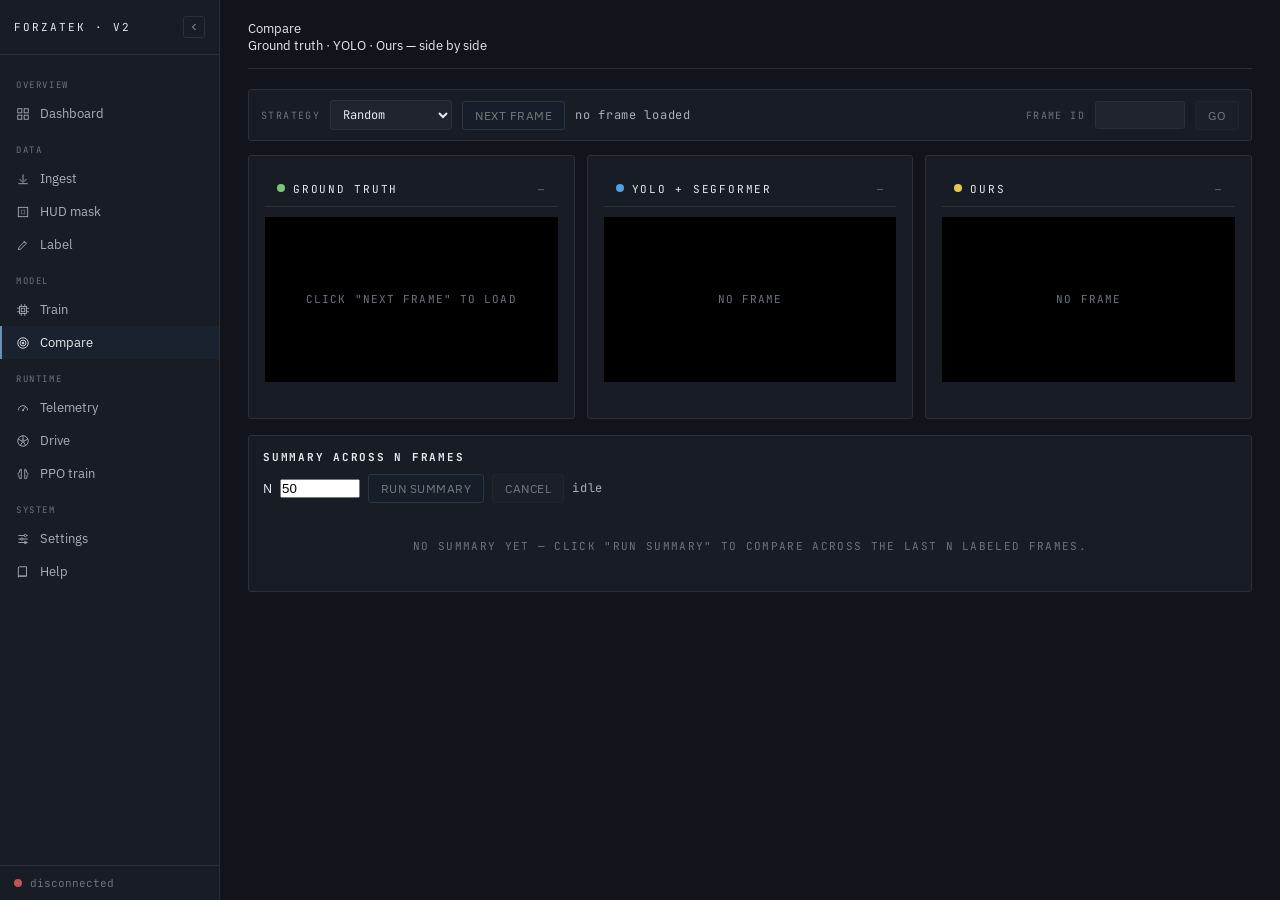
==== frontend/compare.html @ 50d379c7 "Module 6 — Compare (Finished) Side-by-side evaluation page. Pick a labeled frame; the page shows YOL" ====
<!DOCTYPE html>
<html lang="en">
<head>
  <meta charset="UTF-8" />
  <title>Compare · ForzaTek v2</title>
  <link rel="preconnect" href="https://fonts.googleapis.com">
  <link href="https://fonts.googleapis.com/css2?family=IBM+Plex+Sans:wght@300;400;500;600&family=JetBrains+Mono:wght@400;500;600&display=swap" rel="stylesheet">
  <link rel="stylesheet" href="app.css" />
  <script type="text/javascript" src="/eel.js"></script>
  <script src="app.js"></script>
  <style>
    .compare-toolbar { display: flex; gap: 10px; align-items: center; padding: 10px 12px;
      background: var(--surface); border: 1px solid var(--edge); border-radius: var(--radius);
      flex-wrap: wrap; margin-bottom: 14px; }
    .compare-toolbar label { font-family: var(--font-mono); font-size: 10px;
      letter-spacing: 0.14em; color: var(--ink-faint); text-transform: uppercase; }
    .compare-toolbar select, .compare-toolbar input {
      background: var(--surface-2); color: var(--ink);
      border: 1px solid var(--edge); border-radius: var(--radius);
      padding: 5px 8px; font-family: var(--font-mono); font-size: 12px; }
    .compare-toolbar select:hover, .compare-toolbar input:hover { border-color: var(--edge-hot); }

    .btn { background: var(--surface-2); color: var(--ink);
      border: 1px solid var(--edge); border-radius: var(--radius);
      padding: 6px 12px; font-family: var(--font-sans); font-size: 12px; cursor: pointer; }
    .btn:hover { border-color: var(--edge-hot); background: var(--surface-3); }
    .btn-primary { background: var(--accent-bg); border-color: var(--accent-dim); color: var(--ink); }
    .btn-primary:hover { border-color: var(--accent); }
    .btn:disabled { opacity: 0.45; cursor: not-allowed; }

    .frame-id { font-family: var(--font-mono); font-size: 12px;
      color: var(--ink-dim); letter-spacing: 0.06em; }

    .status-pills { display: flex; gap: 6px; margin-left: auto; flex-wrap: wrap; }
    .pill { font-family: var(--font-mono); font-size: 10px;
      letter-spacing: 0.1em; text-transform: uppercase;
      padding: 3px 8px; border-radius: 10px;
      border: 1px solid var(--edge); color: var(--ink-faint); }
    .pill.ok    { color: var(--ok);     border-color: var(--ok);     background: var(--ok-bg); }
    .pill.warn  { color: var(--warn);   border-color: var(--warn);   background: var(--warn-bg); }
    .pill.bad   { color: var(--danger); border-color: var(--danger); background: var(--danger-bg); }

    .warmup-banner { padding: 12px 14px; background: var(--warn-bg);
      border: 1px solid var(--warn); border-radius: var(--radius);
      color: var(--warn); font-family: var(--font-mono); font-size: 12px;
      margin-bottom: 14px; display: none; }
    .warmup-banner.show { display: block; }
    .warmup-banner .title { letter-spacing: 0.14em; text-transform: uppercase;
      font-weight: 600; margin-bottom: 4px; }
    .warmup-banner .body { color: var(--ink-dim); font-size: 11px; line-height: 1.5; }

    .panels { display: grid; grid-template-columns: repeat(3, minmax(0, 1fr)); gap: 12px; }
    @media (max-width: 1100px) { .panels { grid-template-columns: 1fr; } }

    .panel { background: var(--surface); border: 1px solid var(--edge);
      border-radius: var(--radius); display: flex; flex-direction: column; min-width: 0; }
    .panel-header { padding: 10px 12px; border-bottom: 1px solid var(--edge);
      display: flex; align-items: center; justify-content: space-between; }
    .panel-title { font-family: var(--font-mono); font-size: 11px;
      letter-spacing: 0.16em; text-transform: uppercase; color: var(--ink); }
    .panel-title .dot { display: inline-block; width: 8px; height: 8px;
      border-radius: 50%; margin-right: 8px; vertical-align: 1px; }
    .panel-title .dot.gt   { background: #78c878; }
    .panel-title .dot.yolo { background: #50a0e6; }
    .panel-title .dot.ours { background: #e6c850; }
    .panel-sub { font-family: var(--font-mono); font-size: 10px; color: var(--ink-faint); }

    .panel-img-wrap { background: #000; aspect-ratio: 16 / 9;
      display: flex; align-items: center; justify-content: center;
      overflow: hidden; position: relative; }
    .panel-img-wrap img { width: 100%; height: 100%; object-fit: contain; display: block; }
    .panel-img-wrap .placeholder { font-family: var(--font-mono); font-size: 11px;
      color: var(--ink-faint); letter-spacing: 0.1em;
      text-transform: uppercase; text-align: center; padding: 12px; }
    .panel-img-wrap .spinner { width: 22px; height: 22px;
      border: 2px solid var(--edge); border-top-color: var(--accent);
      border-radius: 50%; animation: spin 0.8s linear infinite;
      margin: 0 auto 10px; }
    @keyframes spin { to { transform: rotate(360deg); } }

    .panel-metrics { padding: 10px 12px; display: flex; flex-direction: column;
      gap: 8px; font-size: 12px; }
    .metric-row { display: grid; grid-template-columns: 70px 1fr 60px;
      gap: 8px; align-items: center; }
    .metric-row .k { font-family: var(--font-mono); font-size: 10px;
      letter-spacing: 0.1em; color: var(--ink-faint); text-transform: uppercase; }
    .bar { height: 6px; background: var(--surface-3); border-radius: 3px; overflow: hidden; }
    .bar > span { display: block; height: 100%; background: var(--accent); }
    .metric-row .v { font-family: var(--font-mono); font-variant-numeric: tabular-nums;
      font-size: 12px; color: var(--ink); text-align: right; }
    .metric-row .v.dim { color: var(--ink-faint); }

    .det-card { margin-top: 8px; padding: 8px; background: var(--surface-2);
      border: 1px solid var(--edge); border-radius: var(--radius); }
    .det-card .header { font-family: var(--font-mono); font-size: 10px;
      letter-spacing: 0.12em; color: var(--ink-faint);
      text-transform: uppercase; margin-bottom: 6px; }
    .det-row { display: grid; grid-template-columns: 1fr repeat(3, 50px);
      gap: 6px; font-family: var(--font-mono); font-size: 11px;
      color: var(--ink-dim); padding: 2px 0; }
    .det-row.head { color: var(--ink-faint); font-size: 9px;
      letter-spacing: 0.12em; text-transform: uppercase; }
    .det-row .v { font-variant-numeric: tabular-nums; text-align: right; color: var(--ink); }

    /* ─── Summary section — cleaned up ─── */
    .summary-section { margin-top: 16px; background: var(--surface);
      border: 1px solid var(--edge); border-radius: var(--radius); padding: 14px; }
    .summary-section h3 { font-family: var(--font-mono); font-size: 11px;
      letter-spacing: 0.16em; text-transform: uppercase; color: var(--ink); margin-bottom: 10px; }
    .summary-controls { display: flex; gap: 8px; align-items: center;
      flex-wrap: wrap; margin-bottom: 12px; }

    .summary-table {
      width: 100%;
      border-collapse: separate;
      border-spacing: 0;
      font-family: var(--font-mono); font-size: 12px;
      table-layout: fixed;
    }
    .summary-table colgroup col.col-metric  { width: auto; }
    .summary-table colgroup col.col-num     { width: 110px; }
    .summary-table colgroup col.col-winner  { width: 100px; }
    .summary-table colgroup col.col-n       { width: 70px; }

    .summary-table thead th {
      font-size: 10px;
      letter-spacing: 0.14em;
      text-transform: uppercase;
      color: var(--ink-faint);
      font-weight: 500;
      padding: 8px 10px;
      border-bottom: 1px solid var(--edge);
      text-align: left;
    }
    .summary-table thead th.num,
    .summary-table thead th.winner {
      text-align: right;
    }
    .summary-table thead th.winner { text-align: center; }

    .summary-table tbody td {
      padding: 7px 10px;
      border-bottom: 1px solid var(--edge);
      vertical-align: middle;
    }
    .summary-table tbody tr:last-child td { border-bottom: none; }
    .summary-table tbody tr:hover td { background: var(--surface-2); }

    .summary-table td.metric { color: var(--ink); }

    /* Numeric cells — right-aligned tabular numerals */
    .summary-table td.num {
      font-variant-numeric: tabular-nums;
      text-align: right;
      color: var(--ink);
      padding-right: 14px;
    }
    .summary-table td.num.win  { color: var(--ok);        font-weight: 500; }
    .summary-table td.num.lose { color: var(--ink-faint); }
    .summary-table td.num.na   { color: var(--ink-faint); }

    /* Tiny "%" suffix lower-cased */
    .summary-table td.num .unit {
      color: var(--ink-faint);
      font-size: 10px;
      margin-left: 2px;
      font-weight: 400;
    }

    /* Winner pill — centered, badge-style, color-coded */
    .summary-table td.winner { text-align: center; }
    .winner-badge {
      display: inline-block;
      font-size: 10px;
      letter-spacing: 0.14em;
      text-transform: uppercase;
      padding: 2px 9px;
      border-radius: 10px;
      border: 1px solid var(--edge);
      color: var(--ink-faint);
      font-weight: 500;
      min-width: 50px;
    }
    .winner-badge.ours { color: var(--ok);   border-color: var(--ok);   background: var(--ok-bg); }
    .winner-badge.yolo { color: #6fa9d6;     border-color: #355a73;     background: rgba(80,160,230,0.08); }
    .winner-badge.tie  { color: var(--ink-faint); }
    .winner-badge.na   { color: var(--ink-faint); opacity: 0.6; }

    /* N column — small, neutral */
    .summary-table td.n-cell {
      text-align: right;
      color: var(--ink-faint);
      font-variant-numeric: tabular-nums;
      font-size: 11px;
      padding-right: 14px;
    }

    .empty { padding: 24px; text-align: center; font-family: var(--font-mono);
      font-size: 11px; letter-spacing: 0.12em; text-transform: uppercase;
      color: var(--ink-faint); }

    .toast-stack { position: fixed; bottom: 16px; right: 16px;
      display: flex; flex-direction: column; gap: 6px; z-index: 200; }
    .toast { padding: 8px 12px; background: var(--surface-2);
      border: 1px solid var(--edge); border-radius: var(--radius);
      font-size: 12px; color: var(--ink); max-width: 320px; }
    .toast.warn { border-color: var(--warn); color: var(--warn); }
    .toast.bad  { border-color: var(--danger); color: var(--danger); }
  </style>
</head>
<body>
  <main class="page">
    <header class="page-header">
      <div>
        <div class="page-title">Compare</div>
        <div class="page-sub">Ground truth · YOLO · Ours — side by side</div>
      </div>
      <div id="statusPills" class="status-pills"></div>
    </header>

    <div id="warmupBanner" class="warmup-banner">
      <div class="title">Loading models…</div>
      <div class="body" id="warmupBody">
        First boot loads YOLO + SegFormer + your trained perception model.
      </div>
    </div>

    <section class="compare-toolbar">
      <label for="strategySel">Strategy</label>
      <select id="strategySel">
        <option value="random">Random</option>
        <option value="recent">Recent</option>
        <option value="disagreement">Disagreement</option>
      </select>

      <button id="btnNext" class="btn btn-primary" disabled>Next frame</button>

      <span id="frameIdLabel" class="frame-id">no frame loaded</span>

      <div style="flex:1"></div>

      <label for="frameIdInput">Frame ID</label>
      <input id="frameIdInput" type="number" min="1" style="width: 90px" />
      <button id="btnGoto" class="btn" disabled>Go</button>
    </section>

    <section class="panels">
      <div class="panel" id="panelGT">
        <div class="panel-header">
          <div class="panel-title"><span class="dot gt"></span>Ground Truth</div>
          <div class="panel-sub" id="gtSub">—</div>
        </div>
        <div class="panel-img-wrap"><div class="placeholder">click "Next frame" to load</div></div>
        <div class="panel-metrics" id="metricsGT"></div>
      </div>

      <div class="panel" id="panelYolo">
        <div class="panel-header">
          <div class="panel-title"><span class="dot yolo"></span>YOLO + SegFormer</div>
          <div class="panel-sub" id="yoloSub">—</div>
        </div>
        <div class="panel-img-wrap"><div class="placeholder">no frame</div></div>
        <div class="panel-metrics" id="metricsYolo"></div>
      </div>

      <div class="panel" id="panelOurs">
        <div class="panel-header">
          <div class="panel-title"><span class="dot ours"></span>Ours</div>
          <div class="panel-sub" id="oursSub">—</div>
        </div>
        <div class="panel-img-wrap"><div class="placeholder">no frame</div></div>
        <div class="panel-metrics" id="metricsOurs"></div>
      </div>
    </section>

    <section class="summary-section">
      <h3>Summary across N frames</h3>
      <div class="summary-controls">
        <label for="summaryN">N</label>
        <input id="summaryN" type="number" min="1" max="500" value="50" style="width: 80px" />
        <button id="btnSummary" class="btn btn-primary" disabled>Run summary</button>
        <button id="btnSummaryCancel" class="btn" disabled>Cancel</button>
        <span id="summaryStatus" class="frame-id">idle</span>
      </div>
      <div id="summaryTableWrap">
        <div class="empty">No summary yet — click "Run summary" to compare across the last N labeled frames.</div>
      </div>
    </section>
  </main>

  <div id="toastStack" class="toast-stack"></div>

  <script>
  (function () {
    'use strict';

    const FASTAPI_BASE = 'http://127.0.0.1:8001';
    const LOG_PREFIX = '[Compare]';

    function log(...args) { console.log(LOG_PREFIX, ...args); }
    function logErr(...args) { console.error(LOG_PREFIX, ...args); }

    function mountSidebar() {
      if (window.ForzaTek && typeof window.ForzaTek.mount === 'function') {
        window.ForzaTek.mount('compare');
      }
    }

    function toast(msg, kind) {
      const stack = document.getElementById('toastStack');
      if (!stack) return;
      const el = document.createElement('div');
      el.className = 'toast' + (kind ? ' ' + kind : '');
      el.textContent = msg;
      stack.appendChild(el);
      setTimeout(() => { el.remove(); }, 4500);
    }

    // ─── Formatters ───
    function fmtPctShort(v) {
      if (v == null || !isFinite(v)) return '—';
      return (v * 100).toFixed(1);
    }
    function fmtPctCell(v) {
      // For the summary table — returns HTML with a "%" unit suffix.
      if (v == null || !isFinite(v)) return '<span class="dim">—</span>';
      return (v * 100).toFixed(1) + '<span class="unit">%</span>';
    }

    // ─── State ───
    let _modelsReady = false;
    let _busyLoading = false;
    let _summaryRunning = false;
    let _seenIds = [];

    function pill(text, kind) {
      const el = document.createElement('span');
      el.className = 'pill' + (kind ? ' ' + kind : '');
      el.textContent = text;
      return el;
    }
    function pillKind(state) {
      if (state === 'ok') return 'ok';
      if (state === 'error') return 'bad';
      return 'warn';
    }

    async function refreshStatus() {
      try {
        const s = await eel.compare_status()();
        if (!s || !s.ok) {
          logErr('compare_status returned', s);
          return;
        }
        const ws = s.warmup || {};
        const wrap = document.getElementById('statusPills');
        wrap.innerHTML = '';
        wrap.appendChild(pill(`${s.n_labeled} labeled`, ''));
        wrap.appendChild(pill('YOLO', pillKind(ws.yolo)));
        wrap.appendChild(pill('Ours', pillKind(ws.ours)));

        const banner = document.getElementById('warmupBanner');
        const body = document.getElementById('warmupBody');
        if (ws.phase === 'running') {
          banner.classList.add('show');
          body.textContent = `Loading models… YOLO: ${ws.yolo} · Ours: ${ws.ours}`;
          setReady(false);
        } else if (ws.phase === 'done') {
          banner.classList.remove('show');
          const anyOk = (ws.yolo === 'ok') || (ws.ours === 'ok');
          setReady(anyOk);
          if (!anyOk) {
            banner.classList.add('show');
            body.textContent = 'Both YOLO and Ours failed to load. Check terminal.';
          }
        } else {
          banner.classList.add('show');
          body.textContent = 'Models not yet loaded. Triggering warmup…';
          try { await eel.compare_warmup()(); } catch (_) {}
        }
      } catch (e) {
        logErr('compare_status failed:', e);
      }
    }

    function setReady(ready) {
      _modelsReady = !!ready;
      const blocked = !_modelsReady || _busyLoading;
      document.getElementById('btnNext').disabled = blocked;
      document.getElementById('btnGoto').disabled = blocked;
      document.getElementById('btnSummary').disabled = blocked || _summaryRunning;
    }
    function setBusy(busy) {
      _busyLoading = !!busy;
      setReady(_modelsReady);
    }

    function clearPanelMetrics(elId) {
      const el = document.getElementById(elId);
      if (el) el.innerHTML = '';
    }
    function setPanelPlaceholder(panelId, text) {
      const panel = document.getElementById(panelId);
      if (!panel) return;
      const wrap = panel.querySelector('.panel-img-wrap');
      wrap.innerHTML = '';
      const ph = document.createElement('div');
      ph.className = 'placeholder';
      ph.textContent = text;
      wrap.appendChild(ph);
    }
    function setPanelLoading(panelId) {
      const panel = document.getElementById(panelId);
      if (!panel) return;
      const wrap = panel.querySelector('.panel-img-wrap');
      wrap.innerHTML = '<div class="placeholder"><div class="spinner"></div>running…</div>';
    }
    function setPanelImage(panelId, src, label) {
      const panel = document.getElementById(panelId);
      if (!panel) return;
      const wrap = panel.querySelector('.panel-img-wrap');
      const img = new Image();
      img.style.width = '100%';
      img.style.height = '100%';
      img.style.objectFit = 'contain';
      img.style.display = 'block';
      img.onload = () => { wrap.innerHTML = ''; wrap.appendChild(img); };
      img.onerror = () => { wrap.innerHTML = '<div class="placeholder">image load failed</div>'; };
      img.src = src;
    }

    function metricRow(label, value) {
      const finite = (typeof value === 'number') && Number.isFinite(value);
      const pct = finite ? Math.max(0, Math.min(1, value)) : 0;
      const row = document.createElement('div');
      row.className = 'metric-row';
      row.innerHTML = `
        <div class="k">${label}</div>
        <div class="bar"><span style="width:${(pct*100).toFixed(1)}%"></span></div>
        <div class="v ${finite ? '' : 'dim'}">${finite ? fmtPctShort(value) : '—'}</div>`;
      return row;
    }

    function renderSegMetrics(elId, segMetrics) {
      const el = document.getElementById(elId);
      el.innerHTML = '';
      if (!segMetrics || typeof segMetrics !== 'object') {
        el.innerHTML = '<div class="k" style="color:var(--ink-faint)">no seg metrics</div>';
        return;
      }
      ['offroad','road','curb','wall'].forEach(c => {
        el.appendChild(metricRow(c + ' IoU', segMetrics['iou_' + c]));
      });
      el.appendChild(metricRow('mean IoU', segMetrics.miou));
      el.appendChild(metricRow('pixel acc', segMetrics.pixel_acc));
    }

    function renderDetCard(elId, detMetrics) {
      const el = document.getElementById(elId);
      if (!detMetrics || typeof detMetrics !== 'object') return;
      const classes = Object.keys(detMetrics).filter(k => k !== 'mAP');
      if (!classes.length) return;

      const card = document.createElement('div');
      card.className = 'det-card';
      card.innerHTML = `
        <div class="header">Detection (IoU @ 0.5)</div>
        <div class="det-row head"><div>class</div><div class="v">P</div><div class="v">R</div><div class="v">AP</div></div>`;
      classes.forEach(cls => {
        const m = detMetrics[cls] || {};
        const row = document.createElement('div');
        row.className = 'det-row';
        row.innerHTML = `<div>${cls}</div>
          <div class="v">${fmtPctShort(m.precision)}</div>
          <div class="v">${fmtPctShort(m.recall)}</div>
          <div class="v">${fmtPctShort(m.ap)}</div>`;
        card.appendChild(row);
      });
      if (detMetrics.mAP && Number.isFinite(detMetrics.mAP.map)) {
        const row = document.createElement('div');
        row.className = 'det-row';
        row.innerHTML = `<div>mAP</div><div class="v"></div><div class="v"></div><div class="v">${fmtPctShort(detMetrics.mAP.map)}</div>`;
        card.appendChild(row);
      }
      el.appendChild(card);
    }

    function imgUrl(kind, frameId, bust) {
      return `${FASTAPI_BASE}/api/compare/frame/${frameId}/${kind}_overlay.jpg?t=${bust}`;
    }

    function applyResult(res) {
      if (!res || !res.ok) {
        const err = (res && res.error) ? res.error : 'unknown error';
        toast('Failed: ' + err, 'bad');
        document.getElementById('frameIdLabel').textContent = 'load failed';
        ['panelGT', 'panelYolo', 'panelOurs'].forEach(id => setPanelPlaceholder(id, 'load failed'));
        return;
      }
      const bust = Date.now();
      document.getElementById('frameIdLabel').textContent =
        `frame #${res.frame_id} · ${res.width}×${res.height}` +
        (res.game_version ? ` · ${res.game_version}` : '') +
        ` · disagree ${(res.disagreement * 100).toFixed(1)}%`;

      const yMet = res.yolo_metrics || {};
      const oMet = res.ours_metrics || {};
      const have = res.have_overlays || {};

      document.getElementById('gtSub').textContent = 'reference';
      document.getElementById('yoloSub').textContent =
        res.have_yolo ? `${yMet.n_boxes ?? 0} boxes` : 'unavailable';
      document.getElementById('oursSub').textContent =
        res.have_ours ? `${oMet.n_boxes ?? 0} boxes` : 'unavailable';

      if (have.gt) setPanelImage('panelGT', imgUrl('gt', res.frame_id, bust), 'GT');
      else setPanelPlaceholder('panelGT', 'no GT overlay');

      if (have.yolo && res.have_yolo) setPanelImage('panelYolo', imgUrl('yolo', res.frame_id, bust), 'YOLO');
      else setPanelPlaceholder('panelYolo', 'unavailable');

      if (have.ours && res.have_ours) setPanelImage('panelOurs', imgUrl('ours', res.frame_id, bust), 'Ours');
      else setPanelPlaceholder('panelOurs', 'unavailable');

      clearPanelMetrics('metricsGT');
      const gtMsg = document.createElement('div');
      gtMsg.className = 'k';
      gtMsg.style.color = 'var(--ink-faint)';
      gtMsg.textContent = 'reference (no metrics)';
      document.getElementById('metricsGT').appendChild(gtMsg);

      clearPanelMetrics('metricsYolo');
      if (res.have_yolo) {
        renderSegMetrics('metricsYolo', yMet.seg);
        renderDetCard('metricsYolo', yMet.det);
      } else {
        document.getElementById('metricsYolo').innerHTML =
          '<div class="k" style="color:var(--ink-faint)">prelabeler unavailable</div>';
      }

      clearPanelMetrics('metricsOurs');
      if (res.have_ours) {
        renderSegMetrics('metricsOurs', oMet.seg);
        renderDetCard('metricsOurs', oMet.det);
      } else {
        document.getElementById('metricsOurs').innerHTML =
          '<div class="k" style="color:var(--ink-faint)">no active perception model</div>';
      }
    }

    async function loadNext() {
      if (!_modelsReady || _busyLoading) return;
      const strategy = document.getElementById('strategySel').value || 'random';
      const exclude = (strategy === 'recent') ? [] : _seenIds.slice(-20);

      setBusy(true);
      document.getElementById('frameIdLabel').textContent = 'loading…';
      ['panelGT', 'panelYolo', 'panelOurs'].forEach(setPanelLoading);

      const t0 = Date.now();
      try {
        const res = await eel.compare_next(strategy, exclude)();
        if (res && res.ok) _seenIds.push(res.frame_id);
        applyResult(res);
      } catch (e) {
        logErr('compare_next threw:', e);
        toast('compare_next error: ' + e, 'bad');
        applyResult(null);
      } finally {
        setBusy(false);
      }
    }

    async function loadById(fid) {
      if (!_modelsReady || _busyLoading) return;
      const id = parseInt(fid, 10);
      if (!Number.isFinite(id) || id < 1) { toast('Enter a valid frame id', 'warn'); return; }
      setBusy(true);
      document.getElementById('frameIdLabel').textContent = `loading frame ${id}…`;
      ['panelGT', 'panelYolo', 'panelOurs'].forEach(setPanelLoading);
      try {
        const res = await eel.compare_frame(id)();
        if (res && res.ok) _seenIds.push(res.frame_id);
        applyResult(res);
      } catch (e) {
        logErr('compare_frame threw:', e);
        toast('compare_frame error: ' + e, 'bad');
        applyResult(null);
      } finally {
        setBusy(false);
      }
    }

    function setSummaryStatus(text) {
      document.getElementById('summaryStatus').textContent = text;
    }
    function escapeHtml(s) {
      return String(s).replace(/[&<>"']/g, c =>
        ({'&':'&amp;','<':'&lt;','>':'&gt;','"':'&quot;',"'":'&#39;'})[c]);
    }

    // ─── Summary table — cleaner version ───
    function renderSummaryTable(data) {
      const wrap = document.getElementById('summaryTableWrap');
      if (!data || !data.rows || !data.rows.length) {
        wrap.innerHTML = '<div class="empty">No metrics produced.</div>';
        return;
      }

      const head = `
        <table class="summary-table">
          <colgroup>
            <col class="col-metric">
            <col class="col-num">
            <col class="col-num">
            <col class="col-winner">
            <col class="col-n">
          </colgroup>
          <thead>
            <tr>
              <th>Metric</th>
              <th class="num">YOLO</th>
              <th class="num">Ours</th>
              <th class="winner">Winner</th>
              <th class="num">N</th>
            </tr>
          </thead>
          <tbody>`;

      const rows = data.rows.map(r => {
        // CSS classes: the winner's number cell gets .win (green),
        // the loser's gets .lose (dim). Ties / N/A stay neutral.
        let yCls = '';
        let oCls = '';
        if (r.winner === 'yolo') { yCls = 'win'; oCls = 'lose'; }
        else if (r.winner === 'ours') { yCls = 'lose'; oCls = 'win'; }
        else if (r.winner === 'n/a') { yCls = 'na'; oCls = 'na'; }
        // else 'tie' — both stay neutral

        const winnerLabel = r.winner === 'n/a' ? 'n/a' : r.winner;
        const winnerCls = r.winner === 'n/a' ? 'na' : r.winner;

        return `
          <tr>
            <td class="metric">${escapeHtml(r.metric)}</td>
            <td class="num ${yCls}">${fmtPctCell(r.yolo)}</td>
            <td class="num ${oCls}">${fmtPctCell(r.ours)}</td>
            <td class="winner">
              <span class="winner-badge ${winnerCls}">${winnerLabel}</span>
            </td>
            <td class="n-cell">${r.n ?? 0}</td>
          </tr>`;
      }).join('');

      wrap.innerHTML = head + rows + '</tbody></table>';
    }

    async function runSummary() {
      if (_summaryRunning || !_modelsReady) return;
      const n = parseInt(document.getElementById('summaryN').value, 10) || 50;
      _summaryRunning = true;
      setReady(_modelsReady);
      document.getElementById('btnSummaryCancel').disabled = false;
      setSummaryStatus(`running on last ${n} frames…`);
      document.getElementById('summaryTableWrap').innerHTML = '<div class="empty">Running…</div>';
      try {
        const result = await eel.compare_summary(n)();
        if (!result || !result.ok) {
          toast(result && result.error ? result.error : 'summary failed', 'bad');
          setSummaryStatus('failed');
          return;
        }
        setSummaryStatus(`done — ${result.n_frames} frames in ${result.elapsed_s}s` +
          (result.cancelled ? ' (cancelled)' : '') +
          (result.n_skipped ? `, ${result.n_skipped} skipped` : ''));
        renderSummaryTable(result);
      } catch (e) {
        logErr('summary threw', e);
        toast('summary error: ' + e, 'bad');
        setSummaryStatus('error');
      } finally {
        _summaryRunning = false;
        document.getElementById('btnSummaryCancel').disabled = true;
        setReady(_modelsReady);
      }
    }

    async function cancelSummary() {
      try { await eel.compare_summary_cancel()(); setSummaryStatus('cancelling…'); }
      catch (e) { /* ignore */ }
    }

    function init() {
      mountSidebar();
      document.getElementById('btnNext').addEventListener('click', loadNext);
      document.getElementById('btnGoto').addEventListener('click', () => {
        loadById(document.getElementById('frameIdInput').value);
      });
      document.getElementById('frameIdInput').addEventListener('keydown', (e) => {
        if (e.key === 'Enter') loadById(e.target.value);
      });
      document.getElementById('btnSummary').addEventListener('click', runSummary);
      document.getElementById('btnSummaryCancel').addEventListener('click', cancelSummary);

      document.addEventListener('keydown', (e) => {
        if (e.target.tagName === 'INPUT' || e.target.tagName === 'SELECT') return;
        if (e.key === 'n' || e.key === 'N') { e.preventDefault(); loadNext(); }
        else if (e.key === 's' || e.key === 'S') {
          const sel = document.getElementById('strategySel');
          sel.selectedIndex = (sel.selectedIndex + 1) % sel.options.length;
        } else if (e.key === 'r' || e.key === 'R') { if (!_summaryRunning) runSummary(); }
      });

      refreshStatus();
      const fastTimer = setInterval(async () => {
        await refreshStatus();
        if (_modelsReady) {
          clearInterval(fastTimer);
          setInterval(refreshStatus, 8000);
        }
      }, 1500);

      window.__compareDebug = {
        loadNext, loadById, refreshStatus,
        state: () => ({ _modelsReady, _busyLoading, _summaryRunning,
                         seenCount: _seenIds.length }),
      };
    }

    if (document.readyState === 'loading') {
      document.addEventListener('DOMContentLoaded', init);
    } else {
      init();
    }
  })();
  </script>
</body>
</html>
---- frontend/app.css ----
/*
 * ForzaTek AI v2 — Shared Stylesheet
 * ====================================
 * Industrial design system. Warm grays + muted slate-blue accent.
 * No neon, no purple, no gradients, no glows.
 *
 * This file is loaded by every page. It is the ONLY file that sets colors.
 * Module-specific styles live inline in their HTML or in a sibling file
 * named after the page (e.g. label.css), but they reuse these tokens.
 */

/* ─── Tokens ─── */
:root {
  --bg:        #11141a;
  --surface:   #181c24;
  --surface-2: #1f242d;
  --surface-3: #262c37;

  --edge:      #2a313c;
  --edge-hot:  #3a4452;

  --ink:       #e6e8eb;
  --ink-dim:   #a8b0bb;
  --ink-faint: #6b7480;

  --accent:     #6b8faf;
  --accent-dim: #3e5670;
  --accent-bg:  #1a2230;

  --ok:       #6fbf73;
  --ok-bg:    #182518;
  --warn:     #d4a04a;
  --warn-bg:  #2a2418;
  --danger:   #c45454;
  --danger-bg:#251212;

  --font-sans: 'IBM Plex Sans', system-ui, -apple-system, sans-serif;
  --font-mono: 'JetBrains Mono', ui-monospace, 'SF Mono', Consolas, monospace;

  --radius: 3px;
  --radius-lg: 4px;
}

* { box-sizing: border-box; margin: 0; padding: 0; }

html, body {
  background: var(--bg);
  color: var(--ink);
  font-family: var(--font-sans);
  font-weight: 400;
  font-size: 13px;
  min-height: 100vh;
  -webkit-font-smoothing: antialiased;
}

a { color: var(--accent); text-decoration: none; }
a:hover { color: var(--ink); }

::-webkit-scrollbar         { width: 8px; height: 8px; }
::-webkit-scrollbar-track   { background: var(--surface); }
::-webkit-scrollbar-thumb   { background: var(--edge); border-radius: 2px; }
::-webkit-scrollbar-thumb:hover { background: var(--edge-hot); }

*:focus-visible { outline: 1px solid var(--accent); outline-offset: 2px; }

.nums { font-family: var(--font-mono); font-variant-numeric: tabular-nums; }

/* ─── Layout: sidebar + page ─── */
body.with-sidebar { padding-left: 220px; transition: padding-left 0.18s ease; }
body.with-sidebar.sidebar-collapsed { padding-left: 56px; }

.sidebar {
  position: fixed; top: 0; left: 0; bottom: 0;
  width: 220px;
  background: var(--surface);
  border-right: 1px solid var(--edge);
  display: flex; flex-direction: column;
  transition: width 0.18s ease;
  z-index: 100;
}
body.sidebar-collapsed .sidebar { width: 56px; }

.sidebar-header {
  padding: 16px 14px;
  border-bottom: 1px solid var(--edge);
  display: flex; align-items: center; justify-content: space-between;
  gap: 8px;
}
.sidebar-brand {
  font-family: var(--font-mono);
  font-size: 11px;
  letter-spacing: 0.18em;
  color: var(--ink);
  text-transform: uppercase;
  white-space: nowrap;
  overflow: hidden;
}
body.sidebar-collapsed .sidebar-brand { display: none; }

.sidebar-toggle {
  background: none; border: 1px solid var(--edge);
  color: var(--ink-dim);
  width: 22px; height: 22px;
  border-radius: var(--radius);
  cursor: pointer;
  display: inline-flex; align-items: center; justify-content: center;
}
.sidebar-toggle:hover { color: var(--ink); border-color: var(--edge-hot); }

.sidebar-nav { flex: 1; overflow-y: auto; padding: 10px 0; }

.sidebar-section {
  font-family: var(--font-mono);
  font-size: 9px;
  letter-spacing: 0.18em;
  color: var(--ink-faint);
  text-transform: uppercase;
  padding: 14px 16px 6px;
}
body.sidebar-collapsed .sidebar-section {
  padding: 12px 0 4px;
  text-align: center;
  font-size: 8px;
}

.sidebar-link {
  display: flex; align-items: center; gap: 10px;
  padding: 8px 14px;
  color: var(--ink-dim);
  font-size: 13px;
  border-left: 2px solid transparent;
  white-space: nowrap;
  overflow: hidden;
}
.sidebar-link:hover { background: var(--surface-2); color: var(--ink); }
.sidebar-link.active {
  background: var(--accent-bg);
  color: var(--ink);
  border-left-color: var(--accent);
}
.sidebar-link svg { flex-shrink: 0; }
body.sidebar-collapsed .sidebar-link {
  justify-content: center;
  padding: 8px 0;
}
body.sidebar-collapsed .sidebar-link span { display: none; }

.sidebar-footer {
  border-top: 1px solid var(--edge);
  padding: 10px 14px;
  display: flex; align-items: center; gap: 8px;
  font-family: var(--font-mono);
  font-size: 11px;
  color: var(--ink-faint);
}
.health-dot {
  width: 8px; height: 8px; border-radius: 50%;
  background: var(--ink-faint);
  flex-shrink: 0;
}
.health-dot.ok    { background: var(--ok); }
.health-dot.warn  { background: var(--warn); }
.health-dot.bad   { background: var(--danger); }

body.sidebar-collapsed .sidebar-footer { justify-content: center; }
body.sidebar-collapsed .sidebar-footer .health-text { display: none; }

/* ─── Page ─── */
.page {
  padding: 20px 28px;
  max-width: 1600px;
}
.page-header {
  display: flex;
  align-items: flex-end;
  justify-content: space-between;
  padding-bottom: 14px;
  border-bottom: 1px solid var(--edge);
  margin-bottom: 20px;
  gap: 16px;
  flex-wrap: wrap;
}
.page-header .crumb {
  font-family: var(--font-mono);
  font-size: 10px;
  letter-spacing: 0.14em;
  color: var(--ink-faint);
  text-transform: uppercase;
  margin-bottom: 4px;
}
.page-header h1 {
  font-size: 18px;
  font-weight: 500;
  letter-spacing: 0.01em;
}
.page-header .pills { display: flex; gap: 6px; flex-wrap: wrap; }

.pill {
  font-family: var(--font-mono);
  font-size: 10px;
  letter-spacing: 0.08em;
  text-transform: uppercase;
  padding: 4px 10px;
  border: 1px solid var(--edge);
  border-radius: var(--radius);
  color: var(--ink-dim);
  background: var(--surface);
}
.pill.ok    { color: var(--ok);    border-color: var(--ok);    background: var(--ok-bg); }
.pill.warn  { color: var(--warn);  border-color: var(--warn);  background: var(--warn-bg); }
.pill.bad   { color: var(--danger);border-color: var(--danger);background: var(--danger-bg); }

/* ─── Panels and grids ─── */
.panel {
  background: var(--surface);
  border: 1px solid var(--edge);
  border-radius: var(--radius-lg);
  padding: 16px;
}
.panel-header {
  font-family: var(--font-mono);
  font-size: 10px;
  letter-spacing: 0.16em;
  color: var(--ink-faint);
  text-transform: uppercase;
  margin-bottom: 10px;
}

.grid        { display: grid; gap: 14px; }
.grid-2      { grid-template-columns: repeat(2, 1fr); }
.grid-3      { grid-template-columns: repeat(3, 1fr); }
.grid-4      { grid-template-columns: repeat(4, 1fr); }
.grid-auto   { grid-template-columns: repeat(auto-fit, minmax(220px, 1fr)); }

/* ─── Stat cards (used by dashboard) ─── */
.stat-card {
  background: var(--surface);
  border: 1px solid var(--edge);
  border-radius: var(--radius-lg);
  padding: 16px;
  display: flex; flex-direction: column; gap: 6px;
  transition: border-color 0.12s, background 0.12s;
}
.stat-card.linkable:hover {
  border-color: var(--edge-hot);
  background: var(--surface-2);
  cursor: pointer;
}
.stat-card .label {
  font-family: var(--font-mono);
  font-size: 10px;
  letter-spacing: 0.14em;
  color: var(--ink-faint);
  text-transform: uppercase;
}
.stat-card .value {
  font-family: var(--font-mono);
  font-variant-numeric: tabular-nums;
  font-size: 28px;
  font-weight: 500;
  color: var(--ink);
  line-height: 1;
}
.stat-card .sub {
  font-size: 11px;
  color: var(--ink-dim);
}
.stat-card.state-idle  .value { color: var(--ink-faint); }
.stat-card.state-ok    .value { color: var(--ok); }
.stat-card.state-warn  .value { color: var(--warn); }
.stat-card.state-bad   .value { color: var(--danger); }

/* ─── Buttons / inputs (shared shells; modules build on top) ─── */
.btn {
  font-family: var(--font-sans);
  font-size: 12px;
  letter-spacing: 0.04em;
  background: var(--surface-2);
  border: 1px solid var(--edge);
  color: var(--ink);
  padding: 6px 12px;
  border-radius: var(--radius);
  cursor: pointer;
  text-transform: uppercase;
}
.btn:hover { border-color: var(--edge-hot); background: var(--surface-3); }
.btn:disabled { opacity: 0.4; cursor: not-allowed; }
.btn-ok    { color: var(--ok);     border-color: var(--ok); }
.btn-warn  { color: var(--warn);   border-color: var(--warn); }
.btn-bad   { color: var(--danger); border-color: var(--danger); }
.btn-lg    { padding: 10px 18px; font-size: 13px; }

.input, .select {
  background: var(--surface-2);
  border: 1px solid var(--edge);
  color: var(--ink);
  font-family: var(--font-mono);
  font-size: 12px;
  padding: 6px 8px;
  border-radius: var(--radius);
  width: 100%;
}
.input:focus, .select:focus { border-color: var(--accent); }

.field { display: flex; flex-direction: column; gap: 4px; }
.field label {
  font-family: var(--font-mono);
  font-size: 10px;
  letter-spacing: 0.12em;
  color: var(--ink-faint);
  text-transform: uppercase;
}

/* ─── Helpers ─── */
.muted { color: var(--ink-faint); }
.row-flex { display: flex; align-items: center; gap: 8px; }
.spacer { flex: 1; }
.placeholder-block {
  padding: 32px;
  text-align: center;
  color: var(--ink-faint);
  border: 1px dashed var(--edge);
  border-radius: var(--radius-lg);
  background: var(--surface);
}
.placeholder-block strong { color: var(--ink-dim); }
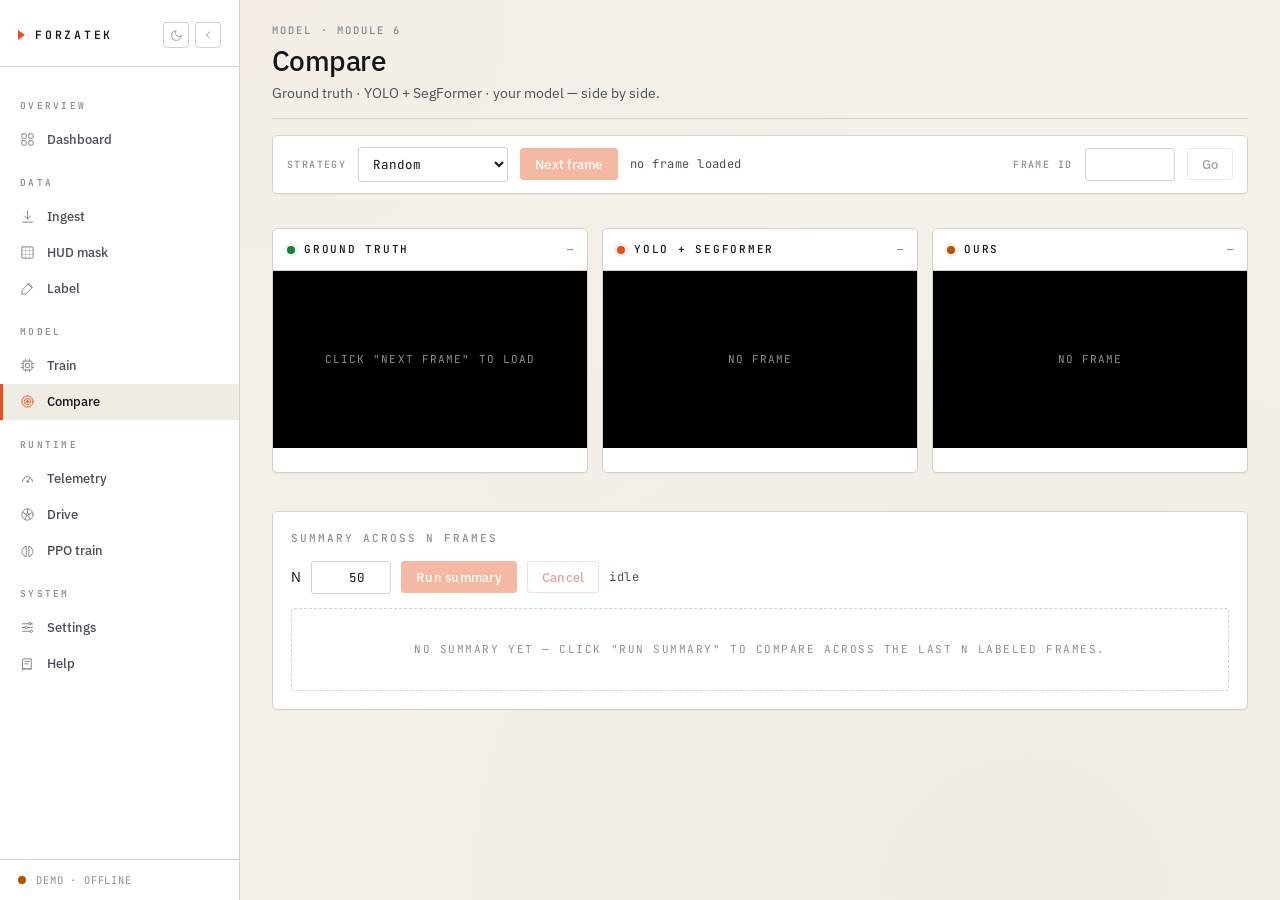
==== commit c13dd991: "Redesign UI theme + improve video ingest Major frontend and backend updates:  Backend: Improve YouTu" ====
--- a/frontend/compare.html
+++ b/frontend/compare.html
@@ -2,145 +2,289 @@
 <html lang="en">
 <head>
   <meta charset="UTF-8" />
-  <title>Compare · ForzaTek v2</title>
-  <link rel="preconnect" href="https://fonts.googleapis.com">
-  <link href="https://fonts.googleapis.com/css2?family=IBM+Plex+Sans:wght@300;400;500;600&family=JetBrains+Mono:wght@400;500;600&display=swap" rel="stylesheet">
+  <title>ForzaTek — Compare</title>
   <link rel="stylesheet" href="app.css" />
   <script type="text/javascript" src="/eel.js"></script>
   <script src="app.js"></script>
   <style>
-    .compare-toolbar { display: flex; gap: 10px; align-items: center; padding: 10px 12px;
-      background: var(--surface); border: 1px solid var(--edge); border-radius: var(--radius);
-      flex-wrap: wrap; margin-bottom: 14px; }
-    .compare-toolbar label { font-family: var(--font-mono); font-size: 10px;
-      letter-spacing: 0.14em; color: var(--ink-faint); text-transform: uppercase; }
-    .compare-toolbar select, .compare-toolbar input {
-      background: var(--surface-2); color: var(--ink);
-      border: 1px solid var(--edge); border-radius: var(--radius);
-      padding: 5px 8px; font-family: var(--font-mono); font-size: 12px; }
-    .compare-toolbar select:hover, .compare-toolbar input:hover { border-color: var(--edge-hot); }
-
-    .btn { background: var(--surface-2); color: var(--ink);
-      border: 1px solid var(--edge); border-radius: var(--radius);
-      padding: 6px 12px; font-family: var(--font-sans); font-size: 12px; cursor: pointer; }
-    .btn:hover { border-color: var(--edge-hot); background: var(--surface-3); }
-    .btn-primary { background: var(--accent-bg); border-color: var(--accent-dim); color: var(--ink); }
-    .btn-primary:hover { border-color: var(--accent); }
-    .btn:disabled { opacity: 0.45; cursor: not-allowed; }
-
-    .frame-id { font-family: var(--font-mono); font-size: 12px;
-      color: var(--ink-dim); letter-spacing: 0.06em; }
-
-    .status-pills { display: flex; gap: 6px; margin-left: auto; flex-wrap: wrap; }
-    .pill { font-family: var(--font-mono); font-size: 10px;
-      letter-spacing: 0.1em; text-transform: uppercase;
-      padding: 3px 8px; border-radius: 10px;
-      border: 1px solid var(--edge); color: var(--ink-faint); }
-    .pill.ok    { color: var(--ok);     border-color: var(--ok);     background: var(--ok-bg); }
-    .pill.warn  { color: var(--warn);   border-color: var(--warn);   background: var(--warn-bg); }
-    .pill.bad   { color: var(--danger); border-color: var(--danger); background: var(--danger-bg); }
-
-    .warmup-banner { padding: 12px 14px; background: var(--warn-bg);
-      border: 1px solid var(--warn); border-radius: var(--radius);
-      color: var(--warn); font-family: var(--font-mono); font-size: 12px;
-      margin-bottom: 14px; display: none; }
-    .warmup-banner.show { display: block; }
-    .warmup-banner .title { letter-spacing: 0.14em; text-transform: uppercase;
-      font-weight: 600; margin-bottom: 4px; }
-    .warmup-banner .body { color: var(--ink-dim); font-size: 11px; line-height: 1.5; }
-
-    .panels { display: grid; grid-template-columns: repeat(3, minmax(0, 1fr)); gap: 12px; }
-    @media (max-width: 1100px) { .panels { grid-template-columns: 1fr; } }
-
-    .panel { background: var(--surface); border: 1px solid var(--edge);
-      border-radius: var(--radius); display: flex; flex-direction: column; min-width: 0; }
-    .panel-header { padding: 10px 12px; border-bottom: 1px solid var(--edge);
-      display: flex; align-items: center; justify-content: space-between; }
-    .panel-title { font-family: var(--font-mono); font-size: 11px;
-      letter-spacing: 0.16em; text-transform: uppercase; color: var(--ink); }
-    .panel-title .dot { display: inline-block; width: 8px; height: 8px;
-      border-radius: 50%; margin-right: 8px; vertical-align: 1px; }
-    .panel-title .dot.gt   { background: #78c878; }
-    .panel-title .dot.yolo { background: #50a0e6; }
-    .panel-title .dot.ours { background: #e6c850; }
-    .panel-sub { font-family: var(--font-mono); font-size: 10px; color: var(--ink-faint); }
-
-    .panel-img-wrap { background: #000; aspect-ratio: 16 / 9;
+    /* Page-specific. Buttons / pills / panel headers come from app.css. */
+
+    .compare-toolbar {
+      display: flex; gap: 12px; align-items: center;
+      padding: 11px 14px;
+      background: var(--surface);
+      border: 1px solid var(--edge);
+      border-radius: var(--radius-lg);
+      flex-wrap: wrap;
+      box-shadow: var(--shadow-1);
+      margin-bottom: 18px;
+    }
+    .compare-toolbar label {
+      font-family: var(--font-mono);
+      font-size: 10px;
+      font-weight: 500;
+      letter-spacing: 0.14em;
+      color: var(--ink-faint);
+      text-transform: uppercase;
+    }
+    .compare-toolbar input[type="number"] { width: 90px; text-align: right; }
+    .compare-toolbar select { min-width: 150px; }
+
+    .frame-id {
+      font-family: var(--font-mono);
+      font-size: 12px;
+      color: var(--ink-dim);
+      letter-spacing: 0.04em;
+    }
+
+    .status-pills {
+      display: flex; gap: 6px;
+      margin-left: auto;
+      flex-wrap: wrap;
+    }
+
+    /* Model-warmup banner */
+    .warmup-banner {
+      padding: 14px 16px;
+      background: var(--warn-bg);
+      border: 1px solid rgba(180,83,9,0.35);
+      border-radius: var(--radius-lg);
+      color: var(--warn);
+      font-family: var(--font-mono);
+      font-size: 12px;
+      margin-bottom: 18px;
+      display: none;
+      align-items: flex-start;
+      gap: 14px;
+    }
+    .warmup-banner.show { display: flex; }
+    .warmup-banner .indicator {
+      width: 24px; height: 24px;
+      flex-shrink: 0;
+      border-radius: 50%;
+      border: 2px solid rgba(180,83,9,0.35);
+      border-top-color: var(--warn);
+      animation: spin 0.9s linear infinite;
+    }
+    .warmup-banner .title {
+      letter-spacing: 0.18em; text-transform: uppercase;
+      font-weight: 500;
+      margin-bottom: 4px;
+    }
+    .warmup-banner .body { color: var(--ink-dim); font-size: 11.5px; line-height: 1.55; }
+
+    /* Three side-by-side comparison panels */
+    .panels {
+      display: grid;
+      grid-template-columns: repeat(3, minmax(0, 1fr));
+      gap: 14px;
+    }
+    @media (max-width: 1200px) { .panels { grid-template-columns: 1fr; } }
+
+    .panels .panel {
+      padding: 0;
+      display: flex; flex-direction: column;
+      min-width: 0;
+    }
+    .panels .panel-header {
+      padding: 12px 14px;
+      border-bottom: 1px solid var(--edge);
+      margin: 0;
+      display: flex; align-items: center; justify-content: space-between;
+      gap: 10px;
+    }
+    .panels .panel-title {
+      font-family: var(--font-mono);
+      font-size: 11px;
+      letter-spacing: 0.16em;
+      text-transform: uppercase;
+      color: var(--ink);
+      font-weight: 500;
+      display: inline-flex; align-items: center; gap: 9px;
+    }
+    .panel-title .dot {
+      display: inline-block;
+      width: 8px; height: 8px;
+      border-radius: 50%;
+    }
+    .panel-title .dot.gt   { background: var(--ok);     box-shadow: 0 0 0 3px var(--ok-bg); }
+    .panel-title .dot.yolo { background: var(--accent); box-shadow: 0 0 0 3px var(--accent-bg); }
+    .panel-title .dot.ours { background: var(--warn);   box-shadow: 0 0 0 3px var(--warn-bg); }
+    .panel-sub {
+      font-family: var(--font-mono);
+      font-size: 10.5px;
+      color: var(--ink-faint);
+      letter-spacing: 0.04em;
+    }
+
+    .panel-img-wrap {
+      background: #000;
+      aspect-ratio: 16 / 9;
       display: flex; align-items: center; justify-content: center;
-      overflow: hidden; position: relative; }
+      overflow: hidden;
+      position: relative;
+    }
     .panel-img-wrap img { width: 100%; height: 100%; object-fit: contain; display: block; }
-    .panel-img-wrap .placeholder { font-family: var(--font-mono); font-size: 11px;
-      color: var(--ink-faint); letter-spacing: 0.1em;
-      text-transform: uppercase; text-align: center; padding: 12px; }
-    .panel-img-wrap .spinner { width: 22px; height: 22px;
-      border: 2px solid var(--edge); border-top-color: var(--accent);
-      border-radius: 50%; animation: spin 0.8s linear infinite;
-      margin: 0 auto 10px; }
+    .panel-img-wrap .placeholder {
+      font-family: var(--font-mono);
+      font-size: 11px;
+      color: var(--ink-faint);
+      letter-spacing: 0.10em;
+      text-transform: uppercase;
+      text-align: center;
+      padding: 12px;
+    }
+    .panel-img-wrap .spinner {
+      width: 22px; height: 22px;
+      border: 2px solid var(--edge);
+      border-top-color: var(--accent);
+      border-radius: 50%;
+      animation: spin 0.8s linear infinite;
+      margin: 0 auto 10px;
+    }
     @keyframes spin { to { transform: rotate(360deg); } }
 
-    .panel-metrics { padding: 10px 12px; display: flex; flex-direction: column;
-      gap: 8px; font-size: 12px; }
-    .metric-row { display: grid; grid-template-columns: 70px 1fr 60px;
-      gap: 8px; align-items: center; }
-    .metric-row .k { font-family: var(--font-mono); font-size: 10px;
-      letter-spacing: 0.1em; color: var(--ink-faint); text-transform: uppercase; }
-    .bar { height: 6px; background: var(--surface-3); border-radius: 3px; overflow: hidden; }
-    .bar > span { display: block; height: 100%; background: var(--accent); }
-    .metric-row .v { font-family: var(--font-mono); font-variant-numeric: tabular-nums;
-      font-size: 12px; color: var(--ink); text-align: right; }
+    /* Per-panel seg metrics */
+    .panel-metrics {
+      padding: 12px 14px;
+      display: flex; flex-direction: column;
+      gap: 8px;
+      font-size: 12px;
+    }
+    .metric-row {
+      display: grid;
+      grid-template-columns: 80px 1fr 60px;
+      gap: 10px;
+      align-items: center;
+    }
+    .metric-row .k {
+      font-family: var(--font-mono);
+      font-size: 10px;
+      letter-spacing: 0.10em;
+      color: var(--ink-faint);
+      text-transform: uppercase;
+    }
+    .bar {
+      height: 6px;
+      background: var(--surface-3);
+      border-radius: var(--radius-pill);
+      overflow: hidden;
+    }
+    .bar > span {
+      display: block; height: 100%;
+      background: var(--accent);
+      border-radius: var(--radius-pill);
+    }
+    .metric-row .v {
+      font-family: var(--font-mono);
+      font-variant-numeric: tabular-nums;
+      font-size: 12px;
+      color: var(--ink);
+      text-align: right;
+    }
     .metric-row .v.dim { color: var(--ink-faint); }
 
-    .det-card { margin-top: 8px; padding: 8px; background: var(--surface-2);
-      border: 1px solid var(--edge); border-radius: var(--radius); }
-    .det-card .header { font-family: var(--font-mono); font-size: 10px;
-      letter-spacing: 0.12em; color: var(--ink-faint);
-      text-transform: uppercase; margin-bottom: 6px; }
-    .det-row { display: grid; grid-template-columns: 1fr repeat(3, 50px);
-      gap: 6px; font-family: var(--font-mono); font-size: 11px;
-      color: var(--ink-dim); padding: 2px 0; }
-    .det-row.head { color: var(--ink-faint); font-size: 9px;
-      letter-spacing: 0.12em; text-transform: uppercase; }
-    .det-row .v { font-variant-numeric: tabular-nums; text-align: right; color: var(--ink); }
-
-    /* ─── Summary section — cleaned up ─── */
-    .summary-section { margin-top: 16px; background: var(--surface);
-      border: 1px solid var(--edge); border-radius: var(--radius); padding: 14px; }
-    .summary-section h3 { font-family: var(--font-mono); font-size: 11px;
-      letter-spacing: 0.16em; text-transform: uppercase; color: var(--ink); margin-bottom: 10px; }
-    .summary-controls { display: flex; gap: 8px; align-items: center;
-      flex-wrap: wrap; margin-bottom: 12px; }
+    /* Detection sub-card */
+    .det-card {
+      margin-top: 8px;
+      padding: 10px 12px;
+      background: var(--surface-2);
+      border: 1px solid var(--edge);
+      border-radius: var(--radius);
+    }
+    .det-card .header {
+      font-family: var(--font-mono);
+      font-size: 10px;
+      letter-spacing: 0.14em;
+      color: var(--ink-faint);
+      text-transform: uppercase;
+      margin-bottom: 8px;
+    }
+    .det-row {
+      display: grid;
+      grid-template-columns: 1fr repeat(3, 52px);
+      gap: 6px;
+      font-family: var(--font-mono);
+      font-size: 11.5px;
+      color: var(--ink-dim);
+      padding: 3px 0;
+    }
+    .det-row.head {
+      color: var(--ink-faint);
+      font-size: 9.5px;
+      letter-spacing: 0.14em;
+      text-transform: uppercase;
+      padding-bottom: 4px;
+      border-bottom: 1px solid var(--edge-sub);
+      margin-bottom: 4px;
+    }
+    .det-row .v {
+      font-variant-numeric: tabular-nums;
+      text-align: right;
+      color: var(--ink);
+    }
+
+    /* Summary section */
+    .summary-section {
+      margin-top: 22px;
+      background: var(--surface);
+      border: 1px solid var(--edge);
+      border-radius: var(--radius-lg);
+      padding: 18px;
+      position: relative;
+      box-shadow: var(--shadow-1);
+    }
+    .summary-section::before {
+      content: '';
+      position: absolute; left: 0; right: 0; top: 0; height: 1px;
+      background: linear-gradient(90deg, transparent, rgba(255,255,255,0.04), transparent);
+    }
+    .summary-section h3 {
+      font-family: var(--font-mono);
+      font-size: 11px;
+      font-weight: 500;
+      letter-spacing: 0.18em;
+      text-transform: uppercase;
+      color: var(--ink-faint);
+      margin-bottom: 14px;
+    }
+    .summary-controls {
+      display: flex; gap: 10px;
+      align-items: center;
+      flex-wrap: wrap;
+      margin-bottom: 14px;
+    }
+    .summary-controls input { width: 80px; text-align: right; }
 
     .summary-table {
       width: 100%;
       border-collapse: separate;
       border-spacing: 0;
-      font-family: var(--font-mono); font-size: 12px;
+      font-family: var(--font-mono);
+      font-size: 12.5px;
       table-layout: fixed;
     }
     .summary-table colgroup col.col-metric  { width: auto; }
-    .summary-table colgroup col.col-num     { width: 110px; }
+    .summary-table colgroup col.col-num     { width: 120px; }
     .summary-table colgroup col.col-winner  { width: 100px; }
     .summary-table colgroup col.col-n       { width: 70px; }
 
     .summary-table thead th {
       font-size: 10px;
-      letter-spacing: 0.14em;
+      letter-spacing: 0.16em;
       text-transform: uppercase;
       color: var(--ink-faint);
       font-weight: 500;
-      padding: 8px 10px;
+      padding: 8px 12px;
       border-bottom: 1px solid var(--edge);
       text-align: left;
     }
-    .summary-table thead th.num,
-    .summary-table thead th.winner {
-      text-align: right;
-    }
+    .summary-table thead th.num    { text-align: right; }
     .summary-table thead th.winner { text-align: center; }
 
     .summary-table tbody td {
-      padding: 7px 10px;
-      border-bottom: 1px solid var(--edge);
+      padding: 9px 12px;
+      border-bottom: 1px solid var(--edge-sub);
       vertical-align: middle;
     }
     .summary-table tbody tr:last-child td { border-bottom: none; }
@@ -148,80 +292,101 @@
 
     .summary-table td.metric { color: var(--ink); }
 
-    /* Numeric cells — right-aligned tabular numerals */
     .summary-table td.num {
       font-variant-numeric: tabular-nums;
       text-align: right;
       color: var(--ink);
-      padding-right: 14px;
+      padding-right: 16px;
     }
     .summary-table td.num.win  { color: var(--ok);        font-weight: 500; }
     .summary-table td.num.lose { color: var(--ink-faint); }
     .summary-table td.num.na   { color: var(--ink-faint); }
-
-    /* Tiny "%" suffix lower-cased */
     .summary-table td.num .unit {
       color: var(--ink-faint);
       font-size: 10px;
       margin-left: 2px;
       font-weight: 400;
     }
-
-    /* Winner pill — centered, badge-style, color-coded */
+    .summary-table .dim { color: var(--ink-faint); }
+
+    /* Winner badge */
     .summary-table td.winner { text-align: center; }
     .winner-badge {
       display: inline-block;
       font-size: 10px;
       letter-spacing: 0.14em;
       text-transform: uppercase;
-      padding: 2px 9px;
-      border-radius: 10px;
+      padding: 3px 10px;
+      border-radius: var(--radius-pill);
       border: 1px solid var(--edge);
       color: var(--ink-faint);
       font-weight: 500;
-      min-width: 50px;
-    }
-    .winner-badge.ours { color: var(--ok);   border-color: var(--ok);   background: var(--ok-bg); }
-    .winner-badge.yolo { color: #6fa9d6;     border-color: #355a73;     background: rgba(80,160,230,0.08); }
+      min-width: 52px;
+    }
+    .winner-badge.ours { color: var(--warn);   border-color: rgba(180,83,9,0.35); background: var(--warn-bg); }
+    .winner-badge.yolo { color: var(--accent); border-color: rgba(232,80,26,0.35); background: var(--accent-bg); }
     .winner-badge.tie  { color: var(--ink-faint); }
     .winner-badge.na   { color: var(--ink-faint); opacity: 0.6; }
 
-    /* N column — small, neutral */
     .summary-table td.n-cell {
       text-align: right;
       color: var(--ink-faint);
       font-variant-numeric: tabular-nums;
       font-size: 11px;
-      padding-right: 14px;
-    }
-
-    .empty { padding: 24px; text-align: center; font-family: var(--font-mono);
-      font-size: 11px; letter-spacing: 0.12em; text-transform: uppercase;
-      color: var(--ink-faint); }
-
-    .toast-stack { position: fixed; bottom: 16px; right: 16px;
-      display: flex; flex-direction: column; gap: 6px; z-index: 200; }
-    .toast { padding: 8px 12px; background: var(--surface-2);
-      border: 1px solid var(--edge); border-radius: var(--radius);
-      font-size: 12px; color: var(--ink); max-width: 320px; }
-    .toast.warn { border-color: var(--warn); color: var(--warn); }
-    .toast.bad  { border-color: var(--danger); color: var(--danger); }
+      padding-right: 16px;
+    }
+
+    .empty {
+      padding: 32px;
+      text-align: center;
+      font-family: var(--font-mono);
+      font-size: 11px;
+      letter-spacing: 0.14em;
+      text-transform: uppercase;
+      color: var(--ink-faint);
+      border: 1px dashed var(--edge);
+      border-radius: var(--radius);
+    }
+
+    /* Local toast stack (used by this page's own toast() helper) */
+    .toast-stack {
+      position: fixed; bottom: 20px; right: 20px;
+      display: flex; flex-direction: column; gap: 8px;
+      z-index: 200;
+    }
+    .toast {
+      padding: 10px 14px;
+      background: var(--surface-2);
+      border: 1px solid var(--edge);
+      border-radius: var(--radius);
+      font-family: var(--font-mono);
+      font-size: 11.5px;
+      color: var(--ink);
+      max-width: 340px;
+      box-shadow: var(--shadow-2);
+    }
+    .toast.warn { border-color: rgba(180,83,9,0.35); color: var(--warn); }
+    .toast.bad  { border-color: rgba(185,28,28,0.35); color: var(--danger); }
   </style>
 </head>
 <body>
   <main class="page">
     <header class="page-header">
       <div>
-        <div class="page-title">Compare</div>
-        <div class="page-sub">Ground truth · YOLO · Ours — side by side</div>
+        <div class="crumb">Model · Module 6</div>
+        <h1>Compare</h1>
+        <div class="page-sub">Ground truth · YOLO + SegFormer · your model — side by side.</div>
       </div>
       <div id="statusPills" class="status-pills"></div>
     </header>
 
     <div id="warmupBanner" class="warmup-banner">
-      <div class="title">Loading models…</div>
-      <div class="body" id="warmupBody">
-        First boot loads YOLO + SegFormer + your trained perception model.
+      <div class="indicator"></div>
+      <div>
+        <div class="title">Loading models…</div>
+        <div class="body" id="warmupBody">
+          First boot loads YOLO + SegFormer + your trained perception model.
+        </div>
       </div>
     </div>
 
@@ -237,10 +402,10 @@
 
       <span id="frameIdLabel" class="frame-id">no frame loaded</span>
 
-      <div style="flex:1"></div>
+      <div style="flex: 1"></div>
 
       <label for="frameIdInput">Frame ID</label>
-      <input id="frameIdInput" type="number" min="1" style="width: 90px" />
+      <input id="frameIdInput" type="number" min="1" />
       <button id="btnGoto" class="btn" disabled>Go</button>
     </section>
 
@@ -277,9 +442,9 @@
       <h3>Summary across N frames</h3>
       <div class="summary-controls">
         <label for="summaryN">N</label>
-        <input id="summaryN" type="number" min="1" max="500" value="50" style="width: 80px" />
+        <input id="summaryN" type="number" min="1" max="500" value="50" />
         <button id="btnSummary" class="btn btn-primary" disabled>Run summary</button>
-        <button id="btnSummaryCancel" class="btn" disabled>Cancel</button>
+        <button id="btnSummaryCancel" class="btn btn-bad" disabled>Cancel</button>
         <span id="summaryStatus" class="frame-id">idle</span>
       </div>
       <div id="summaryTableWrap">
@@ -316,18 +481,15 @@
       setTimeout(() => { el.remove(); }, 4500);
     }
 
-    // ─── Formatters ───
     function fmtPctShort(v) {
       if (v == null || !isFinite(v)) return '—';
       return (v * 100).toFixed(1);
     }
     function fmtPctCell(v) {
-      // For the summary table — returns HTML with a "%" unit suffix.
       if (v == null || !isFinite(v)) return '<span class="dim">—</span>';
       return (v * 100).toFixed(1) + '<span class="unit">%</span>';
     }
 
-    // ─── State ───
     let _modelsReady = false;
     let _busyLoading = false;
     let _summaryRunning = false;
@@ -599,7 +761,6 @@
         ({'&':'&amp;','<':'&lt;','>':'&gt;','"':'&quot;',"'":'&#39;'})[c]);
     }
 
-    // ─── Summary table — cleaner version ───
     function renderSummaryTable(data) {
       const wrap = document.getElementById('summaryTableWrap');
       if (!data || !data.rows || !data.rows.length) {
@@ -628,14 +789,11 @@
           <tbody>`;
 
       const rows = data.rows.map(r => {
-        // CSS classes: the winner's number cell gets .win (green),
-        // the loser's gets .lose (dim). Ties / N/A stay neutral.
         let yCls = '';
         let oCls = '';
         if (r.winner === 'yolo') { yCls = 'win'; oCls = 'lose'; }
         else if (r.winner === 'ours') { yCls = 'lose'; oCls = 'win'; }
         else if (r.winner === 'n/a') { yCls = 'na'; oCls = 'na'; }
-        // else 'tie' — both stay neutral
 
         const winnerLabel = r.winner === 'n/a' ? 'n/a' : r.winner;
         const winnerCls = r.winner === 'n/a' ? 'na' : r.winner;
@@ -735,4 +893,4 @@
   })();
   </script>
 </body>
-</html>+</html>
--- a/frontend/app.css
+++ b/frontend/app.css
@@ -1,46 +1,84 @@
 /*
- * ForzaTek AI v2 — Shared Stylesheet
- * ====================================
- * Industrial design system. Warm grays + muted slate-blue accent.
- * No neon, no purple, no gradients, no glows.
+ * Forza — Shared Stylesheet (v4 · "Atelier Light")
+ * ================================================
+ * Totally different visual language from v3:
+ *   • Warm paper background, deep-ink text, no dark mode
+ *   • Single signal-orange accent (rally pace notes, brake-light energy)
+ *   • Sharper geometry — small radii, hairline edges, no glow / no gradient chrome
+ *   • Typography forward: tight tracking on heads, mono labels everywhere
+ *   • High-contrast, editorial feel — like an engineering workbench
  *
- * This file is loaded by every page. It is the ONLY file that sets colors.
- * Module-specific styles live inline in their HTML or in a sibling file
- * named after the page (e.g. label.css), but they reuse these tokens.
+ * Same token names + component class names as v3, so every page picks up
+ * the new look without per-page edits.
  */
 
-/* ─── Tokens ─── */
+/* ─── Tokens ─────────────────────────────────────────────────────── */
 :root {
-  --bg:        #11141a;
-  --surface:   #181c24;
-  --surface-2: #1f242d;
-  --surface-3: #262c37;
-
-  --edge:      #2a313c;
-  --edge-hot:  #3a4452;
-
-  --ink:       #e6e8eb;
-  --ink-dim:   #a8b0bb;
-  --ink-faint: #6b7480;
-
-  --accent:     #6b8faf;
-  --accent-dim: #3e5670;
-  --accent-bg:  #1a2230;
-
-  --ok:       #6fbf73;
-  --ok-bg:    #182518;
-  --warn:     #d4a04a;
-  --warn-bg:  #2a2418;
-  --danger:   #c45454;
-  --danger-bg:#251212;
-
-  --font-sans: 'IBM Plex Sans', system-ui, -apple-system, sans-serif;
+  /* Paper / surfaces */
+  --bg:        #f4f1ea;          /* warm cream paper */
+  --surface:   #ffffff;          /* pure white panel */
+  --surface-2: #efece4;          /* recessed */
+  --surface-3: #e6e2d8;          /* deeper recessed */
+
+  /* Edges — warm hairlines */
+  --edge:      #d6d2c6;
+  --edge-hot:  #b9b3a2;
+  --edge-sub:  #e4e0d4;
+
+  /* Ink */
+  --ink:       #14161b;          /* near-black */
+  --ink-dim:   #4a4e58;
+  --ink-faint: #8c8e96;
+
+  /* Signal accent — rally orange */
+  --accent:     #e8501a;
+  --accent-2:   #c33d0e;          /* hover / pressed */
+  --accent-dim: #c75c2a;
+  --accent-bg:  rgba(232, 80, 26, 0.08);
+  --accent-bg-2:rgba(232, 80, 26, 0.16);
+  --accent-ink: #ffffff;          /* readable ink on accent fill */
+
+  /* Semantic — deeper, ink-friendly */
+  --ok:       #15803d;
+  --ok-bg:    rgba(21, 128, 61, 0.08);
+  --warn:     #b45309;
+  --warn-bg:  rgba(180, 83, 9, 0.10);
+  --danger:   #b91c1c;
+  --danger-bg:rgba(185, 28, 28, 0.08);
+
+  /* Type */
+  --font-sans: 'IBM Plex Sans', 'Inter', system-ui, -apple-system, sans-serif;
+  --font-serif:'IBM Plex Serif', Georgia, serif;
   --font-mono: 'JetBrains Mono', ui-monospace, 'SF Mono', Consolas, monospace;
 
-  --radius: 3px;
-  --radius-lg: 4px;
-}
-
+  --radius:    3px;
+  --radius-lg: 5px;
+  --radius-pill: 999px;
+
+  --shadow-1:  0 1px 0 rgba(20,22,27,0.04);
+  --shadow-2:  0 2px 6px rgba(20,22,27,0.06),
+               0 1px 0 rgba(20,22,27,0.04);
+
+  --tx: 120ms cubic-bezier(.3,.7,.3,1);
+}
+
+/* ─── Shared animations ──────────────────────────────────────────── */
+@keyframes ftk-spin     { to { transform: rotate(360deg); } }
+@keyframes spin         { to { transform: rotate(360deg); } }
+@keyframes ftk-indeterm {
+  0%   { transform: translateX(-120%); }
+  100% { transform: translateX(280%); }
+}
+@keyframes indeterm     {
+  0%   { transform: translateX(-120%); }
+  100% { transform: translateX(280%); }
+}
+@keyframes ftk-pulse-dim {
+  0%, 100% { opacity: 1; }
+  50%      { opacity: 0.55; }
+}
+
+/* ─── Reset ──────────────────────────────────────────────────────── */
 * { box-sizing: border-box; margin: 0; padding: 0; }
 
 html, body {
@@ -48,110 +86,183 @@
   color: var(--ink);
   font-family: var(--font-sans);
   font-weight: 400;
-  font-size: 13px;
-  min-height: 100vh;
+  font-size: 13.5px;
+  line-height: 1.55;
+  height: 100vh;          /* lock to viewport — outer never scrolls */
+  overflow: hidden;
   -webkit-font-smoothing: antialiased;
-}
-
-a { color: var(--accent); text-decoration: none; }
-a:hover { color: var(--ink); }
-
-::-webkit-scrollbar         { width: 8px; height: 8px; }
-::-webkit-scrollbar-track   { background: var(--surface); }
-::-webkit-scrollbar-thumb   { background: var(--edge); border-radius: 2px; }
+  -moz-osx-font-smoothing: grayscale;
+  text-rendering: optimizeLegibility;
+}
+
+/* Subtle paper grain — barely visible noise so the cream surface doesn't
+   feel digital-flat. Pure CSS, no asset. */
+body {
+  background-image:
+    radial-gradient(circle at 20% 0%, rgba(232,80,26,0.020), transparent 50%),
+    radial-gradient(circle at 80% 100%, rgba(20,22,27,0.025), transparent 55%);
+  background-attachment: fixed;
+}
+
+a { color: var(--accent); text-decoration: none; transition: color var(--tx); }
+a:hover { color: var(--accent-2); }
+
+button { font-family: inherit; }
+
+::-webkit-scrollbar         { width: 10px; height: 10px; }
+::-webkit-scrollbar-track   { background: transparent; }
+::-webkit-scrollbar-thumb   { background: var(--edge); border-radius: 999px;
+                              border: 2px solid var(--bg); }
 ::-webkit-scrollbar-thumb:hover { background: var(--edge-hot); }
 
-*:focus-visible { outline: 1px solid var(--accent); outline-offset: 2px; }
+*:focus { outline: none; }
+*:focus-visible {
+  outline: 2px solid var(--accent);
+  outline-offset: 2px;
+  border-radius: var(--radius);
+}
 
 .nums { font-family: var(--font-mono); font-variant-numeric: tabular-nums; }
 
-/* ─── Layout: sidebar + page ─── */
-body.with-sidebar { padding-left: 220px; transition: padding-left 0.18s ease; }
-body.with-sidebar.sidebar-collapsed { padding-left: 56px; }
+/* ─── Sidebar shell ───────────────────────────────────────────────── */
+body.with-sidebar { padding-left: 240px; transition: padding-left var(--tx); }
+body.with-sidebar.sidebar-collapsed { padding-left: 60px; }
 
 .sidebar {
-  position: fixed; top: 0; left: 0; bottom: 0;
-  width: 220px;
+  position: fixed; inset: 0 auto 0 0;
+  width: 240px;
   background: var(--surface);
   border-right: 1px solid var(--edge);
   display: flex; flex-direction: column;
-  transition: width 0.18s ease;
+  transition: width var(--tx);
   z-index: 100;
 }
-body.sidebar-collapsed .sidebar { width: 56px; }
+body.sidebar-collapsed .sidebar { width: 60px; }
 
 .sidebar-header {
-  padding: 16px 14px;
+  padding: 22px 18px 18px;
   border-bottom: 1px solid var(--edge);
   display: flex; align-items: center; justify-content: space-between;
   gap: 8px;
+  min-height: 64px;
+}
+.sidebar-header-actions {
+  display: inline-flex;
+  align-items: center;
+  gap: 6px;
+  flex-shrink: 0;
 }
 .sidebar-brand {
   font-family: var(--font-mono);
-  font-size: 11px;
-  letter-spacing: 0.18em;
+  font-size: 11.5px;
+  font-weight: 600;
+  letter-spacing: 0.24em;
   color: var(--ink);
   text-transform: uppercase;
   white-space: nowrap;
   overflow: hidden;
-}
-body.sidebar-collapsed .sidebar-brand { display: none; }
+  display: inline-flex; align-items: center; gap: 10px;
+}
+.sidebar-brand::before {
+  content: '';
+  width: 0; height: 0;
+  border-left: 7px solid var(--accent);
+  border-top: 5px solid transparent;
+  border-bottom: 5px solid transparent;
+  flex-shrink: 0;
+}
+body.sidebar-collapsed .sidebar-brand { font-size: 0; gap: 0; }
+body.sidebar-collapsed .sidebar-brand::before { margin: 0 auto; }
 
 .sidebar-toggle {
-  background: none; border: 1px solid var(--edge);
-  color: var(--ink-dim);
-  width: 22px; height: 22px;
+  background: transparent;
+  border: 1px solid var(--edge);
+  color: var(--ink-faint);
+  width: 26px; height: 26px;
   border-radius: var(--radius);
   cursor: pointer;
   display: inline-flex; align-items: center; justify-content: center;
-}
-.sidebar-toggle:hover { color: var(--ink); border-color: var(--edge-hot); }
-
-.sidebar-nav { flex: 1; overflow-y: auto; padding: 10px 0; }
+  transition: color var(--tx), border-color var(--tx), background var(--tx);
+}
+.sidebar-toggle:hover {
+  color: var(--ink);
+  border-color: var(--edge-hot);
+  background: var(--surface-2);
+}
+
+.sidebar-nav {
+  flex: 1; overflow-y: auto; overflow-x: hidden;
+  padding: 14px 0;
+}
 
 .sidebar-section {
   font-family: var(--font-mono);
-  font-size: 9px;
-  letter-spacing: 0.18em;
-  color: var(--ink-faint);
-  text-transform: uppercase;
-  padding: 14px 16px 6px;
+  font-size: 9.5px;
+  font-weight: 600;
+  letter-spacing: 0.24em;
+  color: var(--ink-faint);
+  text-transform: uppercase;
+  padding: 18px 20px 8px;
 }
 body.sidebar-collapsed .sidebar-section {
-  padding: 12px 0 4px;
-  text-align: center;
-  font-size: 8px;
+  padding: 16px 0 4px;
+  font-size: 0;
+  height: 12px;
+  position: relative;
+}
+body.sidebar-collapsed .sidebar-section::after {
+  content: '';
+  position: absolute;
+  left: 14px; right: 14px; top: 50%;
+  height: 1px;
+  background: var(--edge);
 }
 
 .sidebar-link {
-  display: flex; align-items: center; gap: 10px;
-  padding: 8px 14px;
+  display: flex; align-items: center; gap: 12px;
+  padding: 8px 16px 8px 20px;
   color: var(--ink-dim);
   font-size: 13px;
-  border-left: 2px solid transparent;
+  font-weight: 500;
   white-space: nowrap;
   overflow: hidden;
-}
-.sidebar-link:hover { background: var(--surface-2); color: var(--ink); }
+  position: relative;
+  transition: background var(--tx), color var(--tx);
+}
+.sidebar-link:hover {
+  background: var(--surface-2);
+  color: var(--ink);
+}
 .sidebar-link.active {
-  background: var(--accent-bg);
-  color: var(--ink);
-  border-left-color: var(--accent);
-}
-.sidebar-link svg { flex-shrink: 0; }
+  color: var(--ink);
+  background: var(--surface-2);
+}
+.sidebar-link.active::before {
+  content: '';
+  position: absolute;
+  left: 0; top: 0; bottom: 0;
+  width: 3px;
+  background: var(--accent);
+}
+.sidebar-link svg { flex-shrink: 0; opacity: 0.70; }
+.sidebar-link:hover svg { opacity: 1; }
+.sidebar-link.active svg { color: var(--accent); opacity: 1; }
 body.sidebar-collapsed .sidebar-link {
   justify-content: center;
-  padding: 8px 0;
+  padding: 10px 0;
 }
 body.sidebar-collapsed .sidebar-link span { display: none; }
+body.sidebar-collapsed .sidebar-link.active::before { width: 2px; }
 
 .sidebar-footer {
   border-top: 1px solid var(--edge);
-  padding: 10px 14px;
-  display: flex; align-items: center; gap: 8px;
-  font-family: var(--font-mono);
-  font-size: 11px;
-  color: var(--ink-faint);
+  padding: 12px 18px;
+  display: flex; align-items: center; gap: 10px;
+  font-family: var(--font-mono);
+  font-size: 10.5px;
+  letter-spacing: 0.08em;
+  color: var(--ink-faint);
+  text-transform: uppercase;
 }
 .health-dot {
   width: 8px; height: 8px; border-radius: 50%;
@@ -161,166 +272,601 @@
 .health-dot.ok    { background: var(--ok); }
 .health-dot.warn  { background: var(--warn); }
 .health-dot.bad   { background: var(--danger); }
-
-body.sidebar-collapsed .sidebar-footer { justify-content: center; }
+body.sidebar-collapsed .sidebar-footer { justify-content: center; padding: 12px 0; }
 body.sidebar-collapsed .sidebar-footer .health-text { display: none; }
 
-/* ─── Page ─── */
+/* ─── Page ────────────────────────────────────────────────────────── */
+/* Body locks to the viewport. `.page` is the scroll container, so the
+   user never sees a body scrollbar — only the page's own.  Pages that
+   want a strict no-scroll layout add `.page.fit` and rely on internal
+   panel scrolls (see Train). */
 .page {
-  padding: 20px 28px;
-  max-width: 1600px;
-}
+  padding: 22px 32px 24px;
+  height: 100vh;
+  max-height: 100vh;
+  overflow-y: auto;
+  overflow-x: hidden;
+  display: flex;
+  flex-direction: column;
+  gap: 16px;
+  animation: ftk-page-in 180ms cubic-bezier(.2,.7,.2,1) both;
+}
+.page.fit {
+  overflow: hidden;          /* nothing scrolls at the page level */
+}
+.page > .page-header { flex-shrink: 0; }
+
+/* The flex region below the header. Pages put their panels here; under
+   .page.fit, this is a 100% min-height-0 region whose children manage
+   their own scroll. */
+.page-content {
+  flex: 1 1 auto;
+  min-height: 0;
+  display: flex;
+  flex-direction: column;
+  gap: 14px;
+}
+.page.fit .page-content { overflow: hidden; }
+
+@keyframes ftk-page-in {
+  from { opacity: 0; transform: translateY(8px); }
+  to   { opacity: 1; transform: translateY(0); }
+}
+@media (prefers-reduced-motion: reduce) {
+  .page { animation: none; }
+}
+
 .page-header {
   display: flex;
   align-items: flex-end;
   justify-content: space-between;
   padding-bottom: 14px;
+  margin-bottom: 0;
   border-bottom: 1px solid var(--edge);
-  margin-bottom: 20px;
   gap: 16px;
   flex-wrap: wrap;
 }
 .page-header .crumb {
   font-family: var(--font-mono);
+  font-size: 10.5px;
+  font-weight: 600;
+  letter-spacing: 0.20em;
+  color: var(--ink-faint);
+  text-transform: uppercase;
+  margin-bottom: 8px;
+}
+.page-header h1 {
+  font-size: 28px;
+  font-weight: 500;
+  letter-spacing: -0.018em;
+  color: var(--ink);
+  line-height: 1.1;
+}
+.page-header .page-title {
+  font-size: 28px;
+  font-weight: 500;
+  letter-spacing: -0.018em;
+  color: var(--ink);
+  line-height: 1.1;
+}
+.page-header .page-subtitle,
+.page-header .page-sub {
+  font-size: 13.5px;
+  color: var(--ink-dim);
+  margin-top: 6px;
+  max-width: 600px;
+}
+.page-header .pills { display: flex; gap: 6px; flex-wrap: wrap; }
+
+/* ─── Pills ──────────────────────────────────────────────────────── */
+.pill {
+  font-family: var(--font-mono);
   font-size: 10px;
-  letter-spacing: 0.14em;
-  color: var(--ink-faint);
-  text-transform: uppercase;
-  margin-bottom: 4px;
-}
-.page-header h1 {
-  font-size: 18px;
-  font-weight: 500;
-  letter-spacing: 0.01em;
-}
-.page-header .pills { display: flex; gap: 6px; flex-wrap: wrap; }
-
-.pill {
-  font-family: var(--font-mono);
-  font-size: 10px;
-  letter-spacing: 0.08em;
+  font-weight: 600;
+  letter-spacing: 0.10em;
   text-transform: uppercase;
   padding: 4px 10px;
   border: 1px solid var(--edge);
-  border-radius: var(--radius);
+  border-radius: var(--radius-pill);
   color: var(--ink-dim);
   background: var(--surface);
-}
-.pill.ok    { color: var(--ok);    border-color: var(--ok);    background: var(--ok-bg); }
-.pill.warn  { color: var(--warn);  border-color: var(--warn);  background: var(--warn-bg); }
-.pill.bad   { color: var(--danger);border-color: var(--danger);background: var(--danger-bg); }
-
-/* ─── Panels and grids ─── */
+  white-space: nowrap;
+  display: inline-flex; align-items: center; gap: 6px;
+}
+.pill.ok    { color: var(--ok);     border-color: rgba(21,128,61,0.30); background: var(--ok-bg); }
+.pill.warn  { color: var(--warn);   border-color: rgba(180,83,9,0.30);  background: var(--warn-bg); }
+.pill.bad   { color: var(--danger); border-color: rgba(185,28,28,0.30); background: var(--danger-bg); }
+.pill.accent{ color: var(--accent); border-color: rgba(232,80,26,0.35); background: var(--accent-bg); }
+
+/* ─── Panels ─────────────────────────────────────────────────────── */
 .panel {
   background: var(--surface);
   border: 1px solid var(--edge);
   border-radius: var(--radius-lg);
-  padding: 16px;
+  padding: 20px;
+  box-shadow: var(--shadow-1);
 }
 .panel-header {
   font-family: var(--font-mono);
   font-size: 10px;
-  letter-spacing: 0.16em;
-  color: var(--ink-faint);
-  text-transform: uppercase;
-  margin-bottom: 10px;
-}
-
-.grid        { display: grid; gap: 14px; }
+  font-weight: 600;
+  letter-spacing: 0.20em;
+  color: var(--ink-faint);
+  text-transform: uppercase;
+  margin-bottom: 16px;
+  display: flex; justify-content: space-between; align-items: center;
+  padding-bottom: 10px;
+  border-bottom: 1px solid var(--edge-sub);
+}
+.section-label,
+.page-title,
+.panel-title {
+  font-family: var(--font-mono);
+  font-size: 10px;
+  font-weight: 600;
+  letter-spacing: 0.20em;
+  color: var(--ink-faint);
+  text-transform: uppercase;
+}
+
+/* ─── Grids ──────────────────────────────────────────────────────── */
+.grid        { display: grid; gap: 16px; }
 .grid-2      { grid-template-columns: repeat(2, 1fr); }
 .grid-3      { grid-template-columns: repeat(3, 1fr); }
 .grid-4      { grid-template-columns: repeat(4, 1fr); }
-.grid-auto   { grid-template-columns: repeat(auto-fit, minmax(220px, 1fr)); }
-
-/* ─── Stat cards (used by dashboard) ─── */
+.grid-auto   { grid-template-columns: repeat(auto-fit, minmax(240px, 1fr)); }
+
+/* ─── Stat cards ─────────────────────────────────────────────────── */
 .stat-card {
   background: var(--surface);
   border: 1px solid var(--edge);
   border-radius: var(--radius-lg);
-  padding: 16px;
-  display: flex; flex-direction: column; gap: 6px;
-  transition: border-color 0.12s, background 0.12s;
-}
+  padding: 20px 22px;
+  display: flex; flex-direction: column; gap: 10px;
+  position: relative;
+  transition: border-color var(--tx), transform var(--tx), box-shadow var(--tx);
+  box-shadow: var(--shadow-1);
+  overflow: hidden;
+}
+.stat-card.linkable { cursor: pointer; }
 .stat-card.linkable:hover {
   border-color: var(--edge-hot);
-  background: var(--surface-2);
-  cursor: pointer;
-}
+  transform: translateY(-1px);
+  box-shadow: var(--shadow-2);
+}
+.stat-card.linkable:hover .value { color: var(--accent); }
 .stat-card .label {
   font-family: var(--font-mono);
   font-size: 10px;
-  letter-spacing: 0.14em;
+  font-weight: 600;
+  letter-spacing: 0.18em;
   color: var(--ink-faint);
   text-transform: uppercase;
 }
 .stat-card .value {
   font-family: var(--font-mono);
   font-variant-numeric: tabular-nums;
-  font-size: 28px;
+  font-size: 34px;
   font-weight: 500;
   color: var(--ink);
   line-height: 1;
+  letter-spacing: -0.02em;
+  transition: color var(--tx);
 }
 .stat-card .sub {
-  font-size: 11px;
+  font-size: 12.5px;
   color: var(--ink-dim);
+  line-height: 1.5;
 }
 .stat-card.state-idle  .value { color: var(--ink-faint); }
 .stat-card.state-ok    .value { color: var(--ok); }
 .stat-card.state-warn  .value { color: var(--warn); }
 .stat-card.state-bad   .value { color: var(--danger); }
 
-/* ─── Buttons / inputs (shared shells; modules build on top) ─── */
+/* Heavy left-rail for status cards */
+.stat-card.state-ok::after,
+.stat-card.state-warn::after,
+.stat-card.state-bad::after {
+  content: '';
+  position: absolute; left: 0; top: 0; bottom: 0;
+  width: 3px;
+}
+.stat-card.state-ok::after   { background: var(--ok); }
+.stat-card.state-warn::after { background: var(--warn); }
+.stat-card.state-bad::after  { background: var(--danger); }
+
+/* ─── Buttons ────────────────────────────────────────────────────── */
 .btn {
   font-family: var(--font-sans);
-  font-size: 12px;
-  letter-spacing: 0.04em;
-  background: var(--surface-2);
-  border: 1px solid var(--edge);
-  color: var(--ink);
-  padding: 6px 12px;
+  font-size: 12.5px;
+  font-weight: 500;
+  letter-spacing: 0.02em;
+  background: var(--surface);
+  border: 1px solid var(--edge);
+  color: var(--ink);
+  padding: 7px 14px;
   border-radius: var(--radius);
   cursor: pointer;
-  text-transform: uppercase;
-}
-.btn:hover { border-color: var(--edge-hot); background: var(--surface-3); }
+  transition: border-color var(--tx), background var(--tx), color var(--tx);
+  display: inline-flex; align-items: center; gap: 6px;
+  white-space: nowrap;
+}
+.btn:hover:not(:disabled) {
+  border-color: var(--edge-hot);
+  background: var(--surface-2);
+}
+.btn:active:not(:disabled) { transform: translateY(1px); }
 .btn:disabled { opacity: 0.4; cursor: not-allowed; }
-.btn-ok    { color: var(--ok);     border-color: var(--ok); }
-.btn-warn  { color: var(--warn);   border-color: var(--warn); }
-.btn-bad   { color: var(--danger); border-color: var(--danger); }
-.btn-lg    { padding: 10px 18px; font-size: 13px; }
-
-.input, .select {
-  background: var(--surface-2);
-  border: 1px solid var(--edge);
-  color: var(--ink);
-  font-family: var(--font-mono);
-  font-size: 12px;
-  padding: 6px 8px;
+
+.btn-primary {
+  background: var(--accent);
+  border-color: var(--accent);
+  color: var(--accent-ink);
+}
+.btn-primary:hover:not(:disabled) {
+  background: var(--accent-2);
+  border-color: var(--accent-2);
+  color: #fff;
+}
+
+.btn-ok      { color: var(--ok);     border-color: rgba(21,128,61,0.35);  background: var(--surface); }
+.btn-ok:hover:not(:disabled)      { background: var(--ok-bg); border-color: var(--ok); }
+.btn-warn    { color: var(--warn);   border-color: rgba(180,83,9,0.35);   background: var(--surface); }
+.btn-warn:hover:not(:disabled)    { background: var(--warn-bg); border-color: var(--warn); }
+.btn-bad,
+.btn-danger  { color: var(--danger); border-color: rgba(185,28,28,0.35); background: var(--surface); }
+.btn-bad:hover:not(:disabled),
+.btn-danger:hover:not(:disabled)  { background: var(--danger-bg); border-color: var(--danger); }
+
+.btn-lg { padding: 11px 22px; font-size: 13.5px; letter-spacing: 0.04em; }
+
+/* ─── Inputs ─────────────────────────────────────────────────────── */
+.input, .select,
+input[type="text"], input[type="number"], input[type="url"], textarea, select {
+  background: var(--surface);
+  border: 1px solid var(--edge);
+  color: var(--ink);
+  font-family: var(--font-mono);
+  font-size: 12.5px;
+  padding: 7px 10px;
   border-radius: var(--radius);
-  width: 100%;
-}
-.input:focus, .select:focus { border-color: var(--accent); }
-
-.field { display: flex; flex-direction: column; gap: 4px; }
+  transition: border-color var(--tx), background var(--tx), box-shadow var(--tx);
+}
+.input:focus, .select:focus,
+input:focus, textarea:focus, select:focus {
+  border-color: var(--accent);
+  box-shadow: 0 0 0 3px var(--accent-bg);
+  outline: none;
+}
+.input::placeholder, input::placeholder, textarea::placeholder {
+  color: var(--ink-faint);
+}
+input[type="range"] { accent-color: var(--accent); }
+input[type="checkbox"], input[type="radio"] { accent-color: var(--accent); }
+
+.field { display: flex; flex-direction: column; gap: 5px; }
 .field label {
   font-family: var(--font-mono);
   font-size: 10px;
-  letter-spacing: 0.12em;
-  color: var(--ink-faint);
-  text-transform: uppercase;
-}
-
-/* ─── Helpers ─── */
+  font-weight: 600;
+  letter-spacing: 0.16em;
+  color: var(--ink-faint);
+  text-transform: uppercase;
+}
+
+/* ─── Helpers ────────────────────────────────────────────────────── */
 .muted { color: var(--ink-faint); }
 .row-flex { display: flex; align-items: center; gap: 8px; }
 .spacer { flex: 1; }
+
 .placeholder-block {
-  padding: 32px;
+  padding: 40px 32px;
   text-align: center;
   color: var(--ink-faint);
   border: 1px dashed var(--edge);
   border-radius: var(--radius-lg);
   background: var(--surface);
-}
-.placeholder-block strong { color: var(--ink-dim); }+  line-height: 1.7;
+}
+.placeholder-block strong { color: var(--ink-dim); }
+.placeholder-block code {
+  font-family: var(--font-mono);
+  font-size: 12px;
+  background: var(--surface-2);
+  border: 1px solid var(--edge);
+  padding: 1px 6px;
+  border-radius: 3px;
+  color: var(--ink-dim);
+}
+
+/* ─── Progress ───────────────────────────────────────────────────── */
+.progress-track {
+  height: 6px;
+  width: 100%;
+  background: var(--surface-3);
+  border-radius: var(--radius-pill);
+  overflow: hidden;
+  position: relative;
+}
+.progress-fill {
+  height: 100%;
+  background: var(--accent);
+  border-radius: var(--radius-pill);
+  transition: width 200ms ease;
+  position: relative;
+}
+
+/* ─── Tabs ───────────────────────────────────────────────────────── */
+.tabs, .tab-strip {
+  display: flex;
+  gap: 4px;
+  border-bottom: 1px solid var(--edge);
+  margin-bottom: 22px;
+}
+.tab {
+  padding: 12px 20px;
+  background: transparent;
+  color: var(--ink-faint);
+  border: none;
+  border-bottom: 2px solid transparent;
+  font: inherit;
+  font-size: 12px;
+  font-weight: 600;
+  letter-spacing: 0.08em;
+  text-transform: uppercase;
+  cursor: pointer;
+  transition: color var(--tx), border-color var(--tx);
+  margin-bottom: -1px;
+}
+.tab:hover { color: var(--ink-dim); }
+.tab.active {
+  color: var(--ink);
+  border-bottom-color: var(--accent);
+}
+.tab-pane { display: none; }
+.tab-pane.active { display: block; }
+
+/* ─── Toolbar ────────────────────────────────────────────────────── */
+.toolbar {
+  display: flex;
+  gap: 12px;
+  align-items: center;
+  padding: 11px 16px;
+  background: var(--surface);
+  border: 1px solid var(--edge);
+  border-radius: var(--radius-lg);
+  flex-wrap: wrap;
+  box-shadow: var(--shadow-1);
+}
+.toolbar .sep {
+  width: 1px; height: 22px;
+  background: var(--edge);
+  margin: 0 2px;
+}
+.toolbar label {
+  font-family: var(--font-mono);
+  font-size: 10px;
+  font-weight: 600;
+  letter-spacing: 0.14em;
+  color: var(--ink-faint);
+  text-transform: uppercase;
+}
+
+/* ─── Toast ──────────────────────────────────────────────────────── */
+#ftkToastHost > div {
+  border-radius: var(--radius) !important;
+  box-shadow: var(--shadow-2);
+  background: var(--surface) !important;
+}
+
+/* Common k/v rows */
+.kv-row, .stat-row {
+  display: flex;
+  justify-content: space-between;
+  align-items: center;
+  padding: 8px 0;
+  border-bottom: 1px solid var(--edge-sub);
+  font-size: 12.5px;
+}
+.kv-row:last-child, .stat-row:last-child { border-bottom: 0; }
+.kv-row .k, .stat-row .k { color: var(--ink-dim); }
+.kv-row .v, .stat-row .v {
+  color: var(--ink);
+  font-family: var(--font-mono);
+  font-variant-numeric: tabular-nums;
+}
+
+/* ─── Lists ──────────────────────────────────────────────────────── */
+ol, ul { padding-left: 22px; }
+ol li, ul li {
+  margin: 6px 0;
+  color: var(--ink-dim);
+  line-height: 1.65;
+}
+ol li::marker { color: var(--ink-faint); font-variant-numeric: tabular-nums; }
+ol li a, ul li a {
+  font-weight: 500;
+  color: var(--ink);
+  border-bottom: 1px solid var(--accent);
+}
+ol li a:hover, ul li a:hover { color: var(--accent); }
+
+/* Code */
+code, kbd {
+  font-family: var(--font-mono);
+  font-size: 0.92em;
+}
+kbd {
+  background: var(--surface);
+  border: 1px solid var(--edge);
+  border-bottom: 2px solid var(--edge-hot);
+  border-radius: 3px;
+  padding: 1px 6px;
+  color: var(--ink-dim);
+  font-size: 0.85em;
+}
+
+/* Tables */
+table { border-collapse: collapse; }
+th, td { padding: 9px 12px; }
+th {
+  font-family: var(--font-mono);
+  font-size: 10px;
+  font-weight: 600;
+  letter-spacing: 0.14em;
+  color: var(--ink-faint);
+  text-transform: uppercase;
+  text-align: left;
+  border-bottom: 1px solid var(--edge);
+}
+td {
+  border-bottom: 1px solid var(--edge-sub);
+  font-size: 12.5px;
+  color: var(--ink-dim);
+}
+td .nums, td.nums { color: var(--ink); }
+
+/* Selection */
+::selection {
+  background: var(--accent);
+  color: #fff;
+}
+
+/* ─── Marker classes for chrome accents ─────────────────────────── */
+/* A red bottom-edge band on the page header used by some pages — opt-in. */
+.page-header.with-accent { border-bottom-color: var(--ink); }
+
+/* ═════════════════════════════════════════════════════════════════
+   DARK THEME — true-AMOLED black
+   Pure black bg + jet-black surfaces, vivid accent.
+   Activated by [data-theme="dark"] on <html>.
+   ═════════════════════════════════════════════════════════════════ */
+[data-theme="dark"] {
+  --bg:        #000000;
+  --surface:   #0a0a0c;
+  --surface-2: #131316;
+  --surface-3: #1c1c20;
+
+  --edge:      #232328;
+  --edge-hot:  #38383f;
+  --edge-sub:  #181820;
+
+  --ink:       #fafafa;
+  --ink-dim:   #a8a8b0;
+  --ink-faint: #6a6a72;
+
+  --accent:     #ff5c1f;          /* pumped slightly for OLED pop */
+  --accent-2:   #ff7a45;
+  --accent-dim: #b84718;
+  --accent-bg:  rgba(255, 92, 31, 0.12);
+  --accent-bg-2:rgba(255, 92, 31, 0.20);
+  --accent-ink: #ffffff;
+
+  --ok:       #4ade80;
+  --ok-bg:    rgba(74, 222, 128, 0.10);
+  --warn:     #fbbf24;
+  --warn-bg:  rgba(251, 191, 36, 0.10);
+  --danger:   #f87171;
+  --danger-bg:rgba(248, 113, 113, 0.10);
+
+  --shadow-1:  0 1px 0 rgba(255,255,255,0.02) inset,
+               0 1px 2px rgba(0,0,0,0.5);
+  --shadow-2:  0 1px 0 rgba(255,255,255,0.03) inset,
+               0 4px 14px rgba(0,0,0,0.6);
+}
+
+/* Body grain — switch to subtle white grain on black */
+[data-theme="dark"] body {
+  background-image:
+    radial-gradient(circle at 20% 0%, rgba(255,92,31,0.025), transparent 50%),
+    radial-gradient(circle at 80% 100%, rgba(255,255,255,0.012), transparent 55%);
+}
+
+/* Kbd: invert the bottom-shadow trick so it reads as raised on black */
+[data-theme="dark"] kbd {
+  background: var(--surface-2);
+  border-color: var(--edge);
+  border-bottom-color: var(--edge-hot);
+  color: var(--ink-dim);
+}
+
+/* Selection on dark */
+[data-theme="dark"] ::selection {
+  background: var(--accent);
+  color: #000;
+}
+
+/* Default-button background needs to track surface, not stay white */
+[data-theme="dark"] .btn,
+[data-theme="dark"] .btn-ok,
+[data-theme="dark"] .btn-warn,
+[data-theme="dark"] .btn-bad,
+[data-theme="dark"] .btn-danger {
+  background: var(--surface-2);
+}
+[data-theme="dark"] .btn:hover:not(:disabled) {
+  background: var(--surface-3);
+}
+[data-theme="dark"] .btn-ok:hover:not(:disabled)   { background: var(--ok-bg); }
+[data-theme="dark"] .btn-warn:hover:not(:disabled) { background: var(--warn-bg); }
+[data-theme="dark"] .btn-bad:hover:not(:disabled),
+[data-theme="dark"] .btn-danger:hover:not(:disabled) { background: var(--danger-bg); }
+[data-theme="dark"] .btn-primary {
+  color: #000;
+}
+
+/* Inputs — inherit dark surface */
+[data-theme="dark"] .input,
+[data-theme="dark"] .select,
+[data-theme="dark"] input[type="text"],
+[data-theme="dark"] input[type="number"],
+[data-theme="dark"] input[type="url"],
+[data-theme="dark"] textarea,
+[data-theme="dark"] select {
+  background: var(--surface-2);
+}
+[data-theme="dark"] input:focus,
+[data-theme="dark"] textarea:focus,
+[data-theme="dark"] select:focus {
+  background: var(--surface-3);
+  box-shadow: 0 0 0 3px var(--accent-bg);
+}
+
+/* Toast host inherits surface */
+[data-theme="dark"] #ftkToastHost > div {
+  background: var(--surface) !important;
+}
+
+/* ─── Theme toggle button ─────────────────────────────────────── */
+.theme-toggle {
+  background: transparent;
+  border: 1px solid var(--edge);
+  color: var(--ink-faint);
+  width: 26px; height: 26px;
+  border-radius: var(--radius);
+  cursor: pointer;
+  display: inline-flex; align-items: center; justify-content: center;
+  transition: color var(--tx), border-color var(--tx), background var(--tx);
+  flex-shrink: 0;
+}
+.theme-toggle:hover {
+  color: var(--ink);
+  border-color: var(--edge-hot);
+  background: var(--surface-2);
+}
+.theme-toggle svg { display: block; }
+.theme-toggle .icon-moon { display: inline; }
+.theme-toggle .icon-sun  { display: none; }
+[data-theme="dark"] .theme-toggle .icon-moon { display: none; }
+[data-theme="dark"] .theme-toggle .icon-sun  { display: inline; }
+
+/* When sidebar collapsed, hide brand text but keep both toggles visible. */
+body.sidebar-collapsed .sidebar-header {
+  flex-direction: column;
+  gap: 6px;
+  padding: 14px 0;
+}
+body.sidebar-collapsed .sidebar-header-actions {
+  flex-direction: column;
+  gap: 6px;
+}
